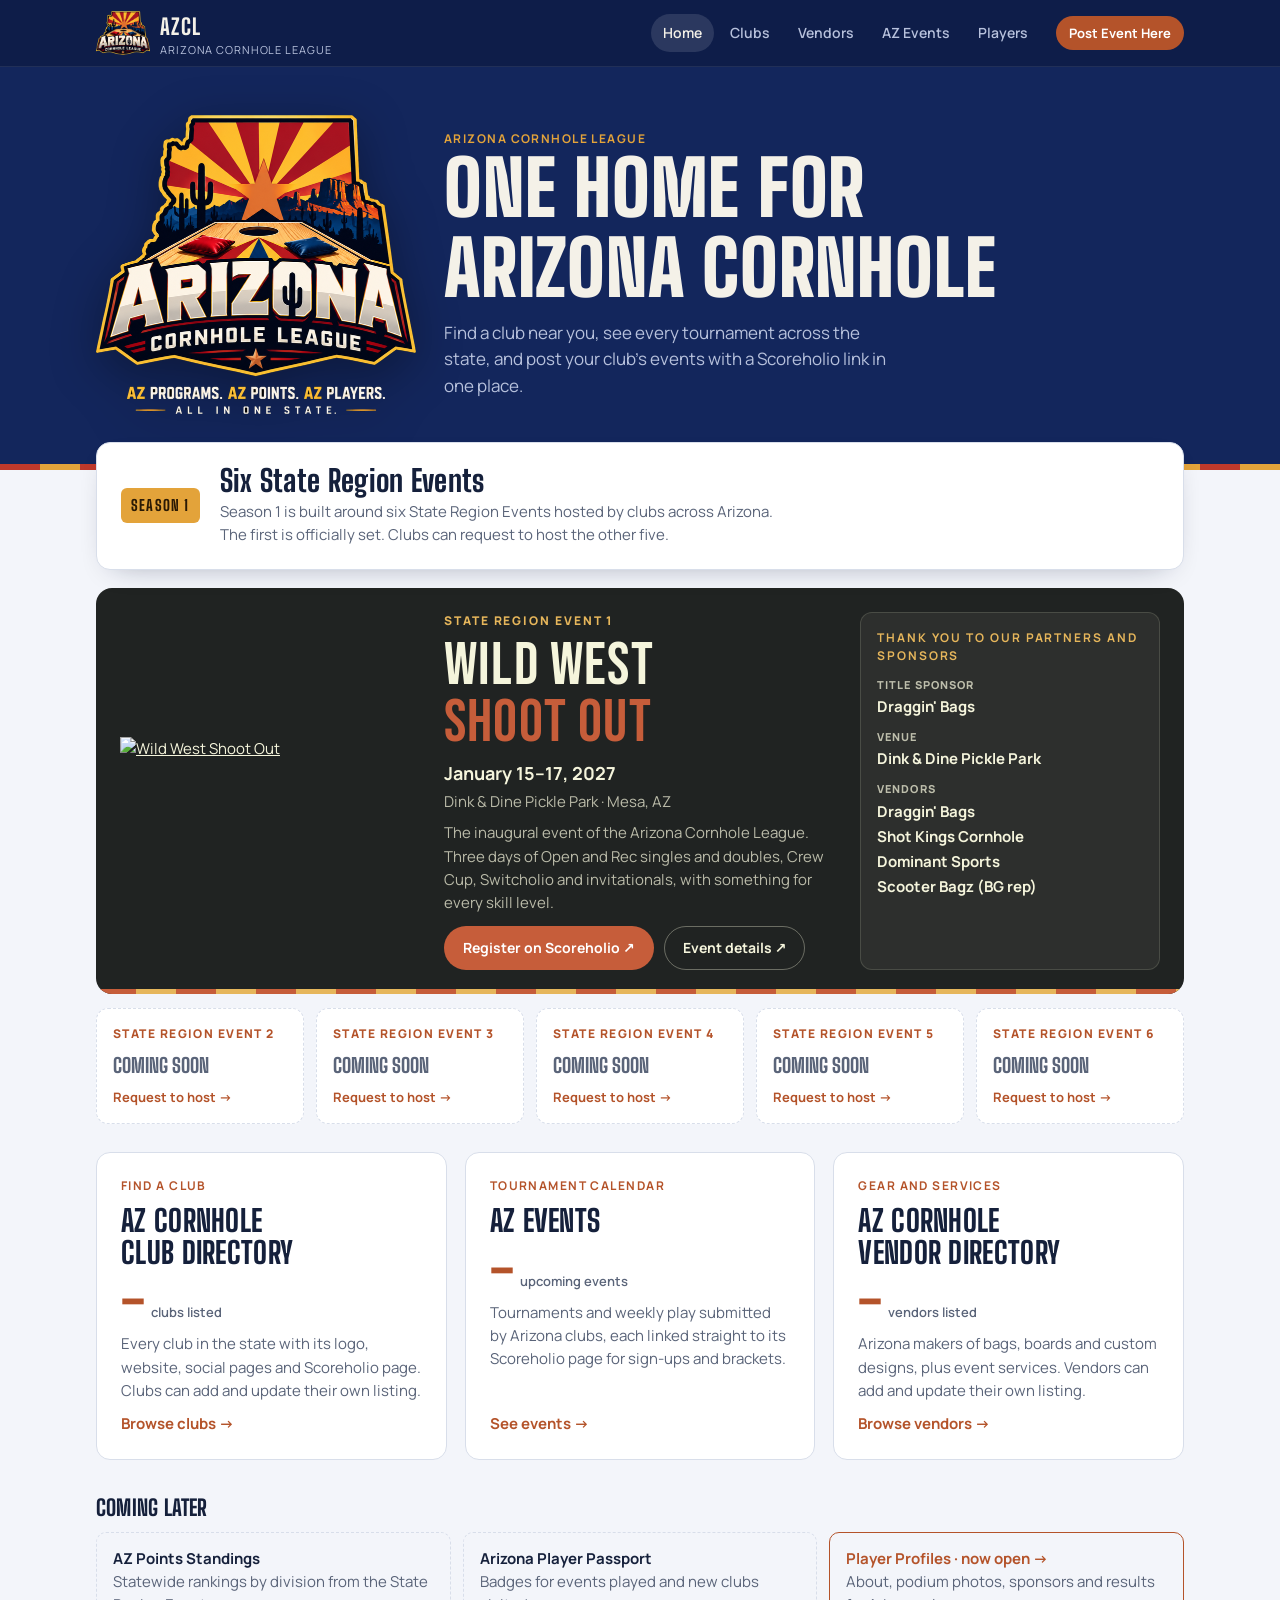
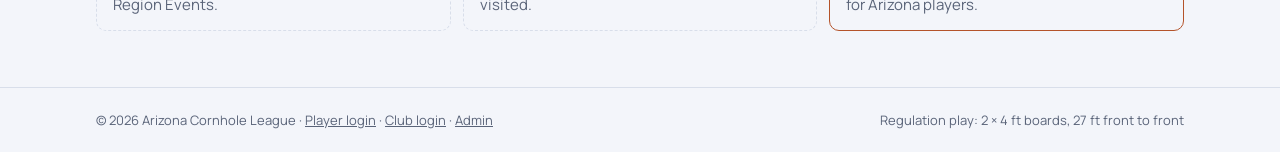
==== index.html @ b608399c "Player profiles: public pages, player login and editor, season stats import, admin Players tab Co-Au" ====
<!doctype html>
<html lang="en">
<head>
<meta charset="utf-8">
<meta name="viewport" content="width=device-width, initial-scale=1, viewport-fit=cover">
<title>Arizona Cornhole League</title>
<meta name="description" content="One home for Arizona cornhole: find a club, see tournaments across the state, and find Arizona cornhole vendors.">
<meta property="og:title" content="Arizona Cornhole League">
<meta property="og:description" content="AZ Programs. AZ Points. AZ Players. All in one state.">
<meta property="og:image" content="https://azcornholeleague.com/assets/logo.png">
<link rel="icon" type="image/png" href="assets/mark.png">
<link rel="preconnect" href="https://fonts.googleapis.com">
<link rel="preconnect" href="https://fonts.gstatic.com" crossorigin>
<link rel="stylesheet" href="https://fonts.googleapis.com/css2?family=Bebas+Neue&family=Big+Shoulders+Display:wght@600;800;900&family=Manrope:wght@400;500;600;700;800&display=swap">
<link rel="stylesheet" href="styles.css?v=202611111333">
</head>
<body>
<header class="top">
  <div class="wrap">
    <a class="brand" href="#home" aria-label="Arizona Cornhole League home">
      <img class="brand-mark" src="assets/mark.png" alt="" width="54" height="44">
      <span><b>AZCL</b><small>Arizona Cornhole League</small></span>
    </a>
    <nav class="nav" aria-label="Main">
      <a href="#home" data-nav="home">Home</a>
      <a href="#clubs" data-nav="clubs">Clubs</a>
      <a href="#vendors" data-nav="vendors">Vendors</a>
      <a href="#events" data-nav="events">AZ Events</a>
      <a href="#players" data-nav="players">Players</a>
    </nav>
    <button class="btn btn-primary btn-sm" type="button" data-open="event">Post Event Here</button>
  </div>
</header>

<main>
  <!-- HOME -->
  <section data-view="home">
    <div class="hero">
      <div class="wrap">
        <img class="logo-big" src="assets/logo.png" alt="Arizona Cornhole League logo: AZ programs. AZ points. AZ players. All in one state." width="640" height="597">
        <div>
          <div class="eyebrow" style="color:var(--gold)">Arizona Cornhole League</div>
          <h1>One home for Arizona cornhole</h1>
          <p>Find a club near you, see every tournament across the state, and post your club's events with a Scoreholio link in one place.</p>
        </div>
      </div>
    </div>
    <div class="wrap">
      <div class="season">
        <div class="season-card">
          <span class="season-tag">Season 1</span>
          <div>
            <h2>Six State Region Events</h2>
            <p>Season 1 is built around six State Region Events hosted by clubs across Arizona. The first is officially set. Clubs can request to host the other five.</p>
          </div>
        </div>
      </div>

      <section class="sre" id="sre" aria-labelledby="sre-title">
        <h2 id="sre-title" class="sr-only">Season 1 State Region Events</h2>

        <article class="sre-feature font-bebas" style="--sre-bg:#202322;--sre-ink:#F5F5DC;--sre-accent:#C65D3A;--sre-hl:#E6B65B">
          <a class="sre-logo" href="https://azwwso.com/" target="_blank" rel="noopener" aria-label="Wild West Shoot Out event details (opens azwwso.com)">
            <img src="https://yhiqyqszatwmsuozafwy.supabase.co/storage/v1/object/public/uploads/events/wwso-logo-2027.png" alt="Wild West Shoot Out" width="1000" height="357">
          </a>
          <div class="sre-body">
            <span class="sre-num">State Region Event 1</span>
            <h3>Wild West <span class="t2">Shoot Out</span></h3>
            <p class="sre-when"><b>January 15–17, 2027</b><span>Dink &amp; Dine Pickle Park · Mesa, AZ</span></p>
            <p class="sre-blurb">The inaugural event of the Arizona Cornhole League. Three days of Open and Rec singles and doubles, Crew Cup, Switcholio and invitationals, with something for every skill level.</p>
            <div class="sre-actions">
              <a class="btn btn-primary" href="https://app.scoreholio.com/v2/cornhole/player/findtournament?location=disabled&amp;lat=&amp;lng=&amp;customType=Organizer&amp;customId=GkSY6KWPK1WOTzZbW3j2IR5Ioxe2&amp;cache=1794426766" target="_blank" rel="noopener">Register on Scoreholio ↗</a>
              <a class="btn btn-ghost" href="https://azwwso.com/" target="_blank" rel="noopener">Event details ↗</a>
            </div>
          </div>
          <div class="sre-thanks">
            <span class="eyebrow">Thank you to our partners and sponsors</span>
            <dl>
              <div><dt>Title sponsor</dt><dd>Draggin' Bags</dd></div>
              <div><dt>Venue</dt><dd>Dink &amp; Dine Pickle Park</dd></div>
              <div><dt>Vendors</dt><dd><ul class="sre-vendors"><li>Draggin' Bags</li><li>Shot Kings Cornhole</li><li>Dominant Sports</li><li>Scooter Bagz (BG rep)</li></ul></dd></div>
            </dl>
          </div>
        </article>

        <div class="sre-grid">
          <article class="sre-soon"><span class="sre-num">State Region Event 2</span><b>Coming soon</b><button class="linkbtn" type="button" data-host="2">Request to host →</button></article>
          <article class="sre-soon"><span class="sre-num">State Region Event 3</span><b>Coming soon</b><button class="linkbtn" type="button" data-host="3">Request to host →</button></article>
          <article class="sre-soon"><span class="sre-num">State Region Event 4</span><b>Coming soon</b><button class="linkbtn" type="button" data-host="4">Request to host →</button></article>
          <article class="sre-soon"><span class="sre-num">State Region Event 5</span><b>Coming soon</b><button class="linkbtn" type="button" data-host="5">Request to host →</button></article>
          <article class="sre-soon"><span class="sre-num">State Region Event 6</span><b>Coming soon</b><button class="linkbtn" type="button" data-host="6">Request to host →</button></article>
        </div>
      </section>

      <div class="sections">
        <a class="door" href="#clubs">
          <span class="eyebrow">Find a club</span>
          <h3>AZ Cornhole Club Directory</h3>
          <div class="stat"><span id="stat-clubs">–</span><small>clubs listed</small></div>
          <p>Every club in the state with its logo, website, social pages and Scoreholio page. Clubs can add and update their own listing.</p>
          <span class="go">Browse clubs →</span>
        </a>
        <a class="door" href="#events">
          <span class="eyebrow">Tournament calendar</span>
          <h3>AZ Events</h3>
          <div class="stat"><span id="stat-events">–</span><small>upcoming events</small></div>
          <p>Tournaments and weekly play submitted by Arizona clubs, each linked straight to its Scoreholio page for sign-ups and brackets.</p>
          <span class="go">See events →</span>
        </a>
        <a class="door" href="#vendors">
          <span class="eyebrow">Gear and services</span>
          <h3>AZ Cornhole Vendor Directory</h3>
          <div class="stat"><span id="stat-vendors">–</span><small>vendors listed</small></div>
          <p>Arizona makers of bags, boards and custom designs, plus event services. Vendors can add and update their own listing.</p>
          <span class="go">Browse vendors →</span>
        </a>
      </div>

      <div class="soon">
        <h3>Coming later</h3>
        <div class="soon-row">
          <div class="soon-item"><b>AZ Points Standings</b>Statewide rankings by division from the State Region Events.</div>
          <div class="soon-item"><b>Arizona Player Passport</b>Badges for events played and new clubs visited.</div>
          <a class="soon-item soon-live" href="#players"><b>Player Profiles · now open →</b>About, podium photos, sponsors and results for Arizona players.</a>
        </div>
      </div>
      <div style="height:56px"></div>
    </div>
  </section>

  <!-- CLUBS -->
  <section data-view="clubs" hidden>
    <div class="wrap page">
      <div class="page-head">
        <div>
          <span class="eyebrow">Find a club</span>
          <h1>AZ Cornhole Club Directory</h1>
          <p>Clubs from Kingman to Sahuarita. Don't see yours, or need to update your logo and links? Add or update your listing.</p>
        </div>
        <button class="btn btn-primary" type="button" data-open="club">Add your club</button>
      </div>
      <div class="toolbar">
        <input id="club-search" type="search" placeholder="Search by club or city" aria-label="Search clubs">
      </div>
      <div class="db-note"></div>
      <div class="clubs" id="club-grid"></div>
    </div>
  </section>

  <!-- VENDORS -->
  <section data-view="vendors" hidden>
    <div class="wrap page">
      <div class="page-head">
        <div>
          <span class="eyebrow">Gear and services</span>
          <h1>AZ Cornhole Vendor Directory</h1>
          <p>Arizona businesses making bags, boards and custom designs, and running events. Are you a vendor? Add or update your listing.</p>
        </div>
        <button class="btn btn-primary" type="button" data-open="vendor">Add your business</button>
      </div>
      <div class="toolbar">
        <input id="vendor-search" type="search" placeholder="Search by name or what they offer" aria-label="Search vendors">
        <select id="vendor-cat-filter" aria-label="Filter by category"><option value="">All categories</option></select>
      </div>
      <div class="db-note"></div>
      <div class="clubs" id="vendor-grid"></div>
    </div>
  </section>

  <!-- PLAYERS -->
  <section data-view="players" hidden>
    <div class="wrap page">
      <div class="page-head">
        <div>
          <span class="eyebrow">Arizona players</span>
          <h1>Player Profiles</h1>
          <p>Meet Arizona's cornhole players: their clubs, sponsors, podium moments and results.</p>
        </div>
        <a class="btn btn-primary" href="player.html">Create your profile</a>
      </div>
      <div class="toolbar">
        <input id="player-search" type="search" placeholder="Search by name, city or club" aria-label="Search players">
      </div>
      <div class="clubs" id="player-grid"></div>
    </div>
  </section>

  <!-- PLAYER PAGE -->
  <section data-view="player" hidden>
    <div class="wrap page" id="player-page"></div>
  </section>

  <!-- CLUB PAGE -->
  <section data-view="club" hidden>
    <div class="wrap page" id="club-page"></div>
  </section>

  <!-- EVENTS -->
  <section data-view="events" hidden>
    <div class="wrap page">
      <div class="page-head">
        <div>
          <span class="eyebrow">Tournament calendar</span>
          <h1>AZ Events</h1>
          <p>Events posted by Arizona clubs. Tap Scoreholio to register, check in or follow the bracket.</p>
        </div>
        <button class="btn btn-primary" type="button" data-open="event">Post Event Here</button>
      </div>
      <div class="toolbar">
        <div class="seg" role="group" aria-label="Show">
          <button type="button" data-when="upcoming" aria-pressed="true">Upcoming</button>
          <button type="button" data-when="past" aria-pressed="false">Past</button>
        </div>
        <select id="event-club-filter" aria-label="Filter by club"><option value="">All clubs</option></select>
      </div>
      <div class="db-note"></div>
      <div class="events" id="event-list"></div>
    </div>
  </section>
</main>

<footer>
  <div class="wrap">
    <span>© <span id="year">2026</span> Arizona Cornhole League · <a href="player.html">Player login</a> · <a href="manage.html">Club login</a> · <a href="admin.html">Admin</a></span>
    <span>Regulation play: 2 × 4 ft boards, 27 ft front to front</span>
  </div>
</footer>

<!-- Club dialog -->
<dialog id="dlg-club" aria-labelledby="club-title">
  <div class="dlg-head">
    <div><h2 id="club-title">Add your club</h2><p>Listings appear in the AZ Cornhole Club Directory after AZCL reviews them.</p></div>
    <button class="x" type="button" data-close aria-label="Close">×</button>
  </div>
  <form class="f" id="club-form" novalidate>
    <input type="hidden" id="club-id">
    <div class="row2">
      <div class="fld"><label for="club-name">Club name <span class="req">*</span></label><input id="club-name" required maxlength="80"></div>
      <div class="fld"><label for="club-city">City <span class="req">*</span></label><input id="club-city" required maxlength="60" placeholder="e.g. Mesa"></div>
    </div>
    <div class="fld">
      <label for="club-logo">Club logo <span class="hint">PNG, JPG or WebP, up to 5 MB</span></label>
      <div class="preview-logo" id="club-logo-current" hidden></div>
      <input id="club-logo" type="file" accept="image/png,image/jpeg,image/webp">
    </div>
    <div class="fld"><label for="club-scoreholio">Scoreholio page</label><input id="club-scoreholio" type="url" placeholder="https://scoreholio.com/..."></div>
    <div class="fld"><label for="club-website">Website</label><input id="club-website" type="url" placeholder="https://"></div>
    <fieldset>
      <legend>Social channels</legend>
      <div class="row2">
        <div class="fld"><label for="club-facebook">Facebook</label><input id="club-facebook" type="url" placeholder="https://facebook.com/..."></div>
        <div class="fld"><label for="club-instagram">Instagram</label><input id="club-instagram" type="url" placeholder="https://instagram.com/..."></div>
      </div>
      <div class="row2">
        <div class="fld"><label for="club-tiktok">TikTok</label><input id="club-tiktok" type="url" placeholder="https://tiktok.com/@..."></div>
        <div class="fld"><label for="club-youtube">YouTube</label><input id="club-youtube" type="url" placeholder="https://youtube.com/@..."></div>
      </div>
    </fieldset>
    <fieldset>
      <legend>Your contact info (private)</legend>
      <div class="row2">
        <div class="fld"><label for="club-cname">Your name <span class="req">*</span></label><input id="club-cname" required maxlength="80" autocomplete="name"></div>
        <div class="fld"><label for="club-cemail">Email <span class="req">*</span></label><input id="club-cemail" type="email" required maxlength="120" autocomplete="email"></div>
      </div>
      <div class="fld"><label for="club-cphone">Phone</label><input id="club-cphone" type="tel" maxlength="30" autocomplete="tel"></div>
    </fieldset>
    <div class="hp" aria-hidden="true"><label for="club-hp">Leave blank</label><input id="club-hp" tabindex="-1" autocomplete="off"></div>
    <p class="review-note">Only AZCL sees your contact info. We use it if we have a question about your listing.</p>
    <div class="form-foot">
      <span class="err" id="club-err" role="alert"></span>
      <button class="btn btn-ghost" type="button" data-close>Cancel</button>
      <button class="btn btn-primary" type="submit" id="club-save">Submit for review</button>
    </div>
  </form>
</dialog>

<!-- Vendor dialog -->
<dialog id="dlg-vendor" aria-labelledby="vendor-title">
  <div class="dlg-head">
    <div><h2 id="vendor-title">Add your business</h2><p>Listings appear in the AZ Cornhole Vendor Directory after AZCL reviews them.</p></div>
    <button class="x" type="button" data-close aria-label="Close">×</button>
  </div>
  <form class="f" id="vendor-form" novalidate>
    <input type="hidden" id="vendor-id">
    <div class="fld"><label for="vendor-name">Business name <span class="req">*</span></label><input id="vendor-name" required maxlength="80"></div>
    <div class="row2">
      <div class="fld"><label for="vendor-category">Category <span class="req">*</span></label>
        <select id="vendor-category" required><option value="">Choose one</option></select>
      </div>
      <div class="fld"><label for="vendor-city">City</label><input id="vendor-city" maxlength="60" placeholder="e.g. Phoenix"></div>
    </div>
    <div class="fld"><label for="vendor-blurb">What you offer <span class="hint">One or two lines</span></label><input id="vendor-blurb" maxlength="140" placeholder="e.g. Premier cornhole bags, custom colors and logos"></div>
    <div class="fld">
      <label for="vendor-logo">Logo <span class="hint">PNG, JPG or WebP, up to 5 MB</span></label>
      <div class="preview-logo" id="vendor-logo-current" hidden></div>
      <input id="vendor-logo" type="file" accept="image/png,image/jpeg,image/webp">
    </div>
    <div class="row2">
      <div class="fld"><label for="vendor-website">Website</label><input id="vendor-website" type="url" placeholder="https://"></div>
      <div class="fld"><label for="vendor-shop">Online shop</label><input id="vendor-shop" type="url" placeholder="Etsy, Shopify…"></div>
    </div>
    <fieldset>
      <legend>Social channels</legend>
      <div class="row2">
        <div class="fld"><label for="vendor-facebook">Facebook</label><input id="vendor-facebook" type="url" placeholder="https://facebook.com/..."></div>
        <div class="fld"><label for="vendor-instagram">Instagram</label><input id="vendor-instagram" type="url" placeholder="https://instagram.com/..."></div>
      </div>
      <div class="row2">
        <div class="fld"><label for="vendor-tiktok">TikTok</label><input id="vendor-tiktok" type="url" placeholder="https://tiktok.com/@..."></div>
        <div class="fld"><label for="vendor-youtube">YouTube</label><input id="vendor-youtube" type="url" placeholder="https://youtube.com/@..."></div>
      </div>
    </fieldset>
    <fieldset>
      <legend>Your contact info (private)</legend>
      <div class="row2">
        <div class="fld"><label for="vendor-cname">Your name <span class="req">*</span></label><input id="vendor-cname" required maxlength="80" autocomplete="name"></div>
        <div class="fld"><label for="vendor-cemail">Email <span class="req">*</span></label><input id="vendor-cemail" type="email" required maxlength="120" autocomplete="email"></div>
      </div>
      <div class="fld"><label for="vendor-cphone">Phone</label><input id="vendor-cphone" type="tel" maxlength="30" autocomplete="tel"></div>
    </fieldset>
    <div class="hp" aria-hidden="true"><label for="vendor-hp">Leave blank</label><input id="vendor-hp" tabindex="-1" autocomplete="off"></div>
    <p class="review-note">Only AZCL sees your contact info. We use it if we have a question about your listing.</p>
    <div class="form-foot">
      <span class="err" id="vendor-err" role="alert"></span>
      <button class="btn btn-ghost" type="button" data-close>Cancel</button>
      <button class="btn btn-primary" type="submit" id="vendor-save">Submit for review</button>
    </div>
  </form>
</dialog>

<!-- Host request dialog -->
<dialog id="dlg-host" aria-labelledby="host-title">
  <div class="dlg-head">
    <div><h2 id="host-title">Request to host</h2><p id="host-sub">Tell AZCL about your club and venue. We'll follow up about hosting a State Region Event.</p></div>
    <button class="x" type="button" data-close aria-label="Close">×</button>
  </div>
  <form class="f" id="host-form" novalidate>
    <input type="hidden" id="host-slot">
    <div class="fld">
      <label for="host-club">Your club <span class="req">*</span></label>
      <select id="host-club" required><option value="">Select your club</option></select>
      <span class="hint">Not listed? <button type="button" class="linkbtn" id="host-add-club">Add your club first</button></span>
    </div>
    <div class="row2">
      <div class="fld"><label for="host-venue">Venue <span class="req">*</span></label><input id="host-venue" required maxlength="120" placeholder="Venue name"></div>
      <div class="fld"><label for="host-city">City <span class="req">*</span></label><input id="host-city" required maxlength="60" placeholder="e.g. Tucson"></div>
    </div>
    <div class="row2">
      <div class="fld"><label for="host-dates">Preferred dates <span class="req">*</span></label><input id="host-dates" required maxlength="120" placeholder="e.g. March 2027, any weekend"></div>
      <div class="fld"><label for="host-boards">Sets of boards the venue fits</label><input id="host-boards" type="number" min="1" max="500" inputmode="numeric" placeholder="e.g. 24"></div>
    </div>
    <div class="fld"><label for="host-notes">Tell us more</label><textarea id="host-notes" maxlength="1500" placeholder="Parking, food and drink, hotel nearby, events you've run before…"></textarea></div>
    <fieldset>
      <legend>Your contact info (private)</legend>
      <div class="row2">
        <div class="fld"><label for="host-cname">Your name <span class="req">*</span></label><input id="host-cname" required maxlength="80" autocomplete="name"></div>
        <div class="fld"><label for="host-cemail">Email <span class="req">*</span></label><input id="host-cemail" type="email" required maxlength="120" autocomplete="email"></div>
      </div>
      <div class="fld"><label for="host-cphone">Phone</label><input id="host-cphone" type="tel" maxlength="30" autocomplete="tel"></div>
    </fieldset>
    <div class="hp" aria-hidden="true"><label for="host-hp">Leave blank</label><input id="host-hp" tabindex="-1" autocomplete="off"></div>
    <div class="form-foot">
      <span class="err" id="host-err" role="alert"></span>
      <button class="btn btn-ghost" type="button" data-close>Cancel</button>
      <button class="btn btn-primary" type="submit" id="host-save">Send request</button>
    </div>
  </form>
</dialog>

<!-- Event dialog -->
<dialog id="dlg-event" aria-labelledby="event-title">
  <div class="dlg-head">
    <div><h2 id="event-title">Post an event</h2><p>Any event works: weekly blind draws, tournaments, charity events. Events appear after AZCL reviews them.</p></div>
    <button class="x" type="button" data-close aria-label="Close">×</button>
  </div>
  <form class="f" id="event-form" novalidate>
    <div class="fld">
      <label for="ev-club">Hosting club <span class="req">*</span></label>
      <select id="ev-club" required><option value="">Select your club</option></select>
      <span class="hint">Not listed? <button type="button" class="linkbtn" id="ev-add-club">Add your club first</button></span>
    </div>
    <div class="fld"><label for="ev-name">Event name <span class="req">*</span></label><input id="ev-name" required maxlength="100" placeholder="e.g. Saturday Night Singles"></div>
    <div class="row2">
      <div class="fld"><label for="ev-date">Date <span class="req">*</span></label><input id="ev-date" type="date" required></div>
      <div class="fld"><label for="ev-time">Start time</label><input id="ev-time" type="time"></div>
    </div>
    <div class="row2">
      <div class="fld"><label for="ev-format">Format</label><select id="ev-format"><option value="">Choose a format</option></select></div>
      <div class="fld"><label for="ev-location">Location <span class="req">*</span></label><input id="ev-location" required maxlength="120" placeholder="Venue, city"></div>
    </div>
    <div class="fld"><label for="ev-scoreholio">Scoreholio event link <span class="req">*</span></label><input id="ev-scoreholio" type="url" required placeholder="https://share.scoreholio.com/..."></div>
    <div class="fld"><label for="ev-details">Details</label><textarea id="ev-details" maxlength="1500" placeholder="Entry fee, check-in time, payouts, divisions, food and drink…"></textarea></div>
    <div class="fld">
      <label for="ev-flyer">Event flyer <span class="hint">Image or PDF, up to 5 MB</span></label>
      <input id="ev-flyer" type="file" accept="image/png,image/jpeg,image/webp,application/pdf">
    </div>
    <fieldset>
      <legend>Your contact info (private)</legend>
      <div class="row2">
        <div class="fld"><label for="ev-cname">Your name <span class="req">*</span></label><input id="ev-cname" required maxlength="80" autocomplete="name"></div>
        <div class="fld"><label for="ev-cemail">Email <span class="req">*</span></label><input id="ev-cemail" type="email" required maxlength="120" autocomplete="email"></div>
      </div>
    </fieldset>
    <div class="hp" aria-hidden="true"><label for="ev-hp">Leave blank</label><input id="ev-hp" tabindex="-1" autocomplete="off"></div>
    <div class="form-foot">
      <span class="err" id="ev-err" role="alert"></span>
      <button class="btn btn-ghost" type="button" data-close>Cancel</button>
      <button class="btn btn-primary" type="submit" id="ev-save">Submit event</button>
    </div>
  </form>
</dialog>

<dialog id="lightbox" aria-label="Event flyer">
  <img id="lb-img" alt="">
  <div class="lb-bar"><span id="lb-cap" style="font-weight:700"></span><button class="btn btn-ghost btn-sm" type="button" data-close>Close</button></div>
</dialog>

<div class="toast" id="toast" hidden></div>

<script src="https://cdn.jsdelivr.net/npm/@supabase/supabase-js@2.112.4/dist/umd/supabase.js"></script>
<script src="config.js?v=202611111333"></script>
<script src="common.js?v=202611111333"></script>
<script src="app.js?v=202611111333"></script>
</body>
</html>
---- styles.css ----
/* AZCL site styles. Layout: a navy "flag band" header and hero, then a cool light working surface for the directories and calendar. */
:root{
  --bg:#F3F5FA; --surface:#FFFFFF; --sunk:#E9EDF6; --ink:#15203B; --muted:#5A6479; --line:#D8DEEA;
  --band:#13265C; --band-2:#0E1D49; --band-ink:#F4F1E8; --band-muted:#B7C1DC;
  --copper:#B4532A; --copper-ink:#FFFFFF; --gold:#E3A33A; --ray-red:#C0392B;
  --ok:#1F7A4C; --danger:#B42318; --focus:#2F6FEB;
  --display:"Big Shoulders Display","Arial Narrow",Impact,sans-serif;
  --body:"Manrope",system-ui,-apple-system,"Segoe UI",sans-serif;
  --r:10px;
}
@media (prefers-color-scheme: dark){:root:not([data-theme="light"]){
  --bg:#0C1120; --surface:#141B2E; --sunk:#0F1628; --ink:#E8ECF5; --muted:#9BA4BA; --line:#25304A;
  --band:#0B1738; --band-2:#081028; --band-ink:#F4F1E8; --band-muted:#A8B3D0;
  --copper:#E07B4C; --copper-ink:#1A0E08; --gold:#F0B653; --ray-red:#D9503F;
  --ok:#4CC38A; --danger:#F97066; --focus:#7AA7FF; color-scheme:dark}}
:root[data-theme="dark"]{
  --bg:#0C1120; --surface:#141B2E; --sunk:#0F1628; --ink:#E8ECF5; --muted:#9BA4BA; --line:#25304A;
  --band:#0B1738; --band-2:#081028; --band-ink:#F4F1E8; --band-muted:#A8B3D0;
  --copper:#E07B4C; --copper-ink:#1A0E08; --gold:#F0B653; --ray-red:#D9503F;
  --ok:#4CC38A; --danger:#F97066; --focus:#7AA7FF; color-scheme:dark}

*{box-sizing:border-box}
body{background:var(--bg);color:var(--ink);font-family:var(--body);font-size:15px;line-height:1.55;margin:0}
body::before{content:"";position:fixed;inset:0 0 auto;height:env(safe-area-inset-top,0px);z-index:10;background:var(--band-2)}
.wrap{max-width:1120px;margin:0 auto;padding-left:max(16px,env(safe-area-inset-left,0px));padding-right:max(16px,env(safe-area-inset-right,0px))}
h1,h2,h3{font-family:var(--display);letter-spacing:.01em;line-height:1.05;margin:0;text-wrap:balance}
a{color:inherit}
button,input,select,textarea{font:inherit;color:inherit}
:focus-visible{outline:2px solid var(--focus);outline-offset:2px}
.eyebrow{font-size:12px;font-weight:700;letter-spacing:.12em;text-transform:uppercase;color:var(--copper)}

/* Header */
.top{position:sticky;top:env(safe-area-inset-top,0px);z-index:5;background:var(--band-2);color:var(--band-ink);border-bottom:1px solid rgba(255,255,255,.08)}
.top .wrap{display:flex;align-items:center;gap:16px;padding-block:10px;flex-wrap:wrap}
.brand{display:flex;align-items:center;gap:10px;text-decoration:none;margin-right:auto}
.brand b{font-family:var(--display);font-size:22px;font-weight:800;letter-spacing:.04em}
.brand small{display:block;font-size:11px;color:var(--band-muted);letter-spacing:.08em;text-transform:uppercase;line-height:1.1}
.nav{display:flex;gap:4px;flex-wrap:wrap}
.nav a{padding:8px 12px;border-radius:999px;text-decoration:none;font-weight:600;font-size:14px;color:var(--band-muted)}
.nav a:hover{color:var(--band-ink);background:rgba(255,255,255,.07)}
.nav a[aria-current="page"]{color:var(--band-ink);background:rgba(255,255,255,.12)}

/* Buttons */
.btn{display:inline-flex;align-items:center;gap:8px;border:1px solid transparent;border-radius:999px;padding:10px 18px;font-weight:700;font-size:14px;cursor:pointer;text-decoration:none;white-space:nowrap}
.btn-primary{background:var(--copper);color:var(--copper-ink)}
.btn-primary:hover{filter:brightness(1.08)}
.btn-ghost{background:transparent;border-color:var(--line);color:var(--ink)}
.btn-ghost:hover{background:var(--sunk)}
.btn-sm{padding:6px 12px;font-size:13px}
.btn[disabled]{opacity:.55;cursor:not-allowed}

/* Hero */
.hero{background:var(--band);color:var(--band-ink);position:relative;overflow:hidden}
.hero::after{content:"";position:absolute;inset:auto 0 0;height:6px;background:repeating-linear-gradient(90deg,var(--ray-red) 0 40px,var(--gold) 40px 80px)}
.brand-mark{height:44px;width:auto;display:block}
.hero .wrap{position:relative;padding-block:48px 56px;display:grid;grid-template-columns:auto 1fr;gap:28px;align-items:center}
.hero h1{font-size:clamp(40px,7vw,76px);font-weight:900;text-transform:uppercase}
.hero p{color:var(--band-muted);font-size:17px;max-width:46ch;margin:12px 0 0}
.hero .logo-big{width:320px;max-width:100%;height:auto;display:block;filter:drop-shadow(0 12px 24px rgba(0,0,0,.35))}
@media (max-width:760px){.hero .wrap{grid-template-columns:1fr;padding-block:28px 48px;justify-items:center;text-align:center}.hero .logo-big{width:260px}.hero p{margin-inline:auto}}

.season{margin-top:-28px;position:relative;z-index:1}
.season-card{background:var(--surface);border:1px solid var(--line);border-radius:14px;padding:22px 24px;display:flex;gap:20px;align-items:center;flex-wrap:wrap;box-shadow:0 10px 30px -18px rgba(10,20,50,.45)}
.season-tag{font-family:var(--display);font-weight:800;font-size:15px;letter-spacing:.08em;text-transform:uppercase;background:var(--gold);color:#2A1A05;border-radius:6px;padding:6px 10px}
.season-card h2{font-size:30px;font-weight:800}
.season-card p{margin:4px 0 0;color:var(--muted);max-width:62ch}
.season-card > div{flex:1 1 320px;min-width:0}

.sections{display:grid;grid-template-columns:repeat(3,minmax(0,1fr));gap:18px;margin-top:28px}
@media (max-width:960px){.sections{grid-template-columns:1fr 1fr}.sections .door:last-child{grid-column:1/-1}}
@media (max-width:640px){.sections{grid-template-columns:1fr}}
.door{display:flex;flex-direction:column;gap:10px;text-decoration:none;background:var(--surface);border:1px solid var(--line);border-radius:14px;padding:24px;position:relative;transition:transform .15s ease,border-color .15s ease}
.door:hover{transform:translateY(-2px);border-color:var(--copper)}
.door h3{font-size:30px;font-weight:800;text-transform:uppercase}
.door p{margin:0;color:var(--muted)}
.door .stat{font-family:var(--display);font-size:44px;font-weight:900;color:var(--copper);line-height:1;font-variant-numeric:tabular-nums}
.door .stat small{font-family:var(--body);font-size:13px;font-weight:600;color:var(--muted);margin-left:6px}
.door .go{margin-top:auto;font-weight:700;color:var(--copper)}

.soon{margin-top:36px}
.soon h3{font-size:22px;font-weight:800;text-transform:uppercase;margin-bottom:12px}
.soon-row{display:grid;grid-template-columns:repeat(3,minmax(0,1fr));gap:12px}
@media (max-width:720px){.soon-row{grid-template-columns:1fr}}
.soon-item{border:1px dashed var(--line);border-radius:var(--r);padding:14px 16px;color:var(--muted)}
.soon-item b{display:block;color:var(--ink)}

/* Page heads */
.page{padding-block:32px 64px}
.page-head{display:flex;gap:16px;align-items:flex-end;flex-wrap:wrap;margin-bottom:20px}
.page-head > div{flex:1 1 300px;min-width:0}
.page-head h1{font-size:clamp(34px,5vw,52px);font-weight:900;text-transform:uppercase}
.page-head p{margin:6px 0 0;color:var(--muted);max-width:60ch}
.toolbar{display:flex;gap:10px;flex-wrap:wrap;align-items:center;margin-bottom:18px}
.toolbar input,.toolbar select{background:var(--surface);border:1px solid var(--line);border-radius:999px;padding:9px 14px;min-width:0}
.toolbar input{flex:1 1 220px}
.seg{display:inline-flex;background:var(--sunk);border-radius:999px;padding:3px}
.seg button{border:0;background:transparent;padding:7px 14px;border-radius:999px;font-weight:700;font-size:13px;color:var(--muted);cursor:pointer}
.seg button[aria-pressed="true"]{background:var(--surface);color:var(--ink);box-shadow:0 1px 2px rgba(0,0,0,.12)}

/* Club cards */
.clubs{display:grid;grid-template-columns:repeat(auto-fill,minmax(260px,1fr));gap:14px}
.club{background:var(--surface);border:1px solid var(--line);border-radius:var(--r);padding:16px;display:flex;flex-direction:column;gap:12px;min-width:0}
.club-top{display:flex;gap:12px;align-items:center;min-width:0}
.club-logo{width:56px;height:56px;border-radius:10px;flex:none;object-fit:cover;background:var(--sunk);display:grid;place-items:center;font-family:var(--display);font-weight:800;font-size:22px;color:var(--copper);border:1px solid var(--line)}
.club h3{font-family:var(--body);font-size:16px;font-weight:800;line-height:1.25}
.club .city{font-size:13px;color:var(--muted)}
.club .blurb{margin:0;font-size:14px;color:var(--muted)}
.vtag{display:inline-block;font-size:11px;font-weight:800;letter-spacing:.06em;text-transform:uppercase;color:var(--copper);margin-bottom:2px}
.chips{display:flex;flex-wrap:wrap;gap:6px}
.chip{font-size:12px;font-weight:700;padding:5px 10px;border-radius:999px;border:1px solid var(--line);text-decoration:none;color:var(--ink)}
.chip:hover{border-color:var(--copper);color:var(--copper)}
.chip.sh{background:var(--copper);border-color:var(--copper);color:var(--copper-ink)}
.chip.sh:hover{filter:brightness(1.08);color:var(--copper-ink)}
.chip.none{color:var(--muted);border-style:dashed}
.club-foot{margin-top:auto;display:flex;justify-content:space-between;align-items:center;gap:8px}
.linkbtn{background:none;border:0;padding:0;color:var(--muted);font-size:13px;font-weight:600;cursor:pointer;text-decoration:underline;text-underline-offset:3px}
.linkbtn:hover{color:var(--ink)}

/* Events */
.events{display:flex;flex-direction:column;gap:12px}
.event{background:var(--surface);border:1px solid var(--line);border-radius:var(--r);padding:16px;display:grid;grid-template-columns:72px minmax(0,1fr) auto;gap:16px;align-items:start}
.date{text-align:center;border-radius:8px;background:var(--sunk);padding:8px 4px;font-variant-numeric:tabular-nums}
.date .m{font-size:12px;font-weight:800;letter-spacing:.1em;color:var(--copper);text-transform:uppercase}
.date .d{font-family:var(--display);font-size:34px;font-weight:900;line-height:1}
.date .w{font-size:11px;font-weight:700;color:var(--muted);text-transform:uppercase;letter-spacing:.08em}
.event h3{font-family:var(--body);font-size:18px;font-weight:800;line-height:1.3}
.meta{display:flex;flex-wrap:wrap;gap:4px 14px;font-size:13px;color:var(--muted);margin-top:4px}
.meta b{color:var(--ink);font-weight:700}
.tag{display:inline-block;font-size:11px;font-weight:800;letter-spacing:.06em;text-transform:uppercase;padding:2px 8px;border-radius:4px;background:var(--sunk);color:var(--muted)}
.details{margin:10px 0 0;white-space:pre-line;overflow-wrap:anywhere;max-width:70ch}
.event-actions{display:flex;gap:8px;flex-wrap:wrap;margin-top:12px;align-items:center}
.flyer{width:96px;height:124px;border-radius:8px;border:1px solid var(--line);object-fit:cover;cursor:zoom-in;background:var(--sunk);padding:0;display:block}
.flyer-pdf{width:96px;height:124px;border-radius:8px;border:1px dashed var(--line);display:grid;place-items:center;text-align:center;font-size:12px;font-weight:700;text-decoration:none;color:var(--muted);padding:8px}
@media (max-width:640px){
  .event{grid-template-columns:60px minmax(0,1fr)}
  .event .flyer-col{grid-column:2}
  .date .d{font-size:28px}
}

.empty{border:1px dashed var(--line);border-radius:14px;padding:32px 24px;text-align:center;color:var(--muted)}
.empty b{display:block;color:var(--ink);font-size:17px;margin-bottom:4px}
.notice{border-radius:var(--r);padding:12px 14px;background:var(--sunk);color:var(--muted);font-size:14px;margin-bottom:16px}

/* Dialogs */
dialog{border:0;border-radius:16px;padding:0;width:min(560px,calc(100vw - 32px));max-height:calc(100dvh - 32px);background:var(--surface);color:var(--ink);box-shadow:0 30px 80px -20px rgba(0,0,0,.5)}
dialog::backdrop{background:rgba(8,14,32,.6)}
.dlg-head{padding:20px 22px 0;display:flex;justify-content:space-between;align-items:flex-start;gap:12px}
.dlg-head h2{font-size:28px;font-weight:800;text-transform:uppercase}
.dlg-head p{margin:4px 0 0;color:var(--muted);font-size:14px}
.x{background:var(--sunk);border:0;border-radius:999px;width:34px;height:34px;cursor:pointer;font-size:18px;line-height:1;flex:none}
form.f{padding:18px 22px 22px;display:grid;gap:14px}
.row2{display:grid;grid-template-columns:1fr 1fr;gap:12px}
@media (max-width:520px){.row2{grid-template-columns:1fr}}
.fld{display:grid;gap:6px;min-width:0}
.fld label{font-size:13px;font-weight:700}
.fld .hint{font-size:12px;color:var(--muted);font-weight:500}
.fld input,.fld select,.fld textarea{width:100%;background:var(--bg);border:1px solid var(--line);border-radius:8px;padding:10px 12px}
.fld textarea{min-height:96px;resize:vertical}
.fld input[type=file]{padding:8px;background:var(--sunk)}
.req{color:var(--copper)}
fieldset{border:1px solid var(--line);border-radius:10px;padding:12px 14px 14px;margin:0;display:grid;gap:12px;min-width:0}
legend{font-size:12px;font-weight:800;letter-spacing:.1em;text-transform:uppercase;color:var(--muted);padding:0 6px}
.form-foot{display:flex;justify-content:flex-end;gap:10px;align-items:center;flex-wrap:wrap}
.err{color:var(--danger);font-size:13px;font-weight:600;margin-right:auto}
.preview-logo{display:flex;align-items:center;gap:10px;font-size:13px;color:var(--muted)}
.preview-logo img{width:40px;height:40px;border-radius:8px;object-fit:cover;border:1px solid var(--line)}
#lightbox{width:min(720px,calc(100vw - 32px));background:var(--surface)}
#lightbox img{display:block;width:100%;height:auto;max-height:calc(100dvh - 120px);object-fit:contain;background:var(--sunk)}
#lightbox .lb-bar{display:flex;justify-content:space-between;align-items:center;padding:10px 14px;gap:10px}

.toast{position:fixed;left:50%;bottom:calc(20px + env(safe-area-inset-bottom,0px));transform:translateX(-50%);background:var(--ink);color:var(--bg);padding:10px 18px;border-radius:999px;font-weight:700;font-size:14px;z-index:20}
footer{border-top:1px solid var(--line);color:var(--muted);font-size:13px}
footer .wrap{padding-block:22px;display:flex;justify-content:space-between;gap:12px;flex-wrap:wrap}
@media (prefers-reduced-motion: reduce){*{transition:none!important}}

/* Submissions */
.hp{position:absolute!important;left:-9999px!important;width:1px;height:1px;overflow:hidden}
.review-note{font-size:13px;color:var(--muted);background:var(--sunk);border-radius:8px;padding:10px 12px}
footer a{color:var(--muted)}
footer a:hover{color:var(--ink)}

/* Admin */
.admin-login{max-width:400px;margin:48px auto;background:var(--surface);border:1px solid var(--line);border-radius:14px;padding:24px}
.admin-login h1{font-size:34px;font-weight:900;text-transform:uppercase;margin-bottom:6px}
.admin-login form{display:grid;gap:14px;margin-top:16px}
.tabs{display:flex;gap:6px;flex-wrap:wrap;margin-bottom:20px}
.tabs button{border:1px solid var(--line);background:var(--surface);border-radius:999px;padding:8px 14px;font-weight:700;cursor:pointer;color:var(--muted)}
.tabs button[aria-pressed="true"]{background:var(--ink);color:var(--bg);border-color:var(--ink)}
.count{display:inline-block;min-width:20px;padding:0 6px;margin-left:6px;border-radius:999px;background:var(--copper);color:var(--copper-ink);font-size:12px;text-align:center}
.queue{display:grid;gap:12px}
.qitem{background:var(--surface);border:1px solid var(--line);border-radius:var(--r);padding:16px;display:grid;grid-template-columns:72px minmax(0,1fr);gap:14px}
.qitem .thumb{width:72px;height:72px;border-radius:10px;object-fit:cover;background:var(--sunk);border:1px solid var(--line);display:grid;place-items:center;font-family:var(--display);font-weight:800;font-size:22px;color:var(--copper);text-decoration:none}
.qitem h3{font-family:var(--body);font-size:17px;font-weight:800;line-height:1.3}
.kv{display:grid;grid-template-columns:max-content minmax(0,1fr);gap:4px 12px;font-size:13px;margin-top:8px}
.kv dt{color:var(--muted);font-weight:700}
.kv dd{margin:0;overflow-wrap:anywhere}
.kv .changed{background:color-mix(in srgb,var(--gold) 28%,transparent);border-radius:4px;padding:0 4px}
.badge-upd{display:inline-block;font-size:11px;font-weight:800;letter-spacing:.06em;text-transform:uppercase;background:var(--gold);color:#2A1A05;border-radius:4px;padding:2px 8px;margin-bottom:4px}
.badge-new{display:inline-block;font-size:11px;font-weight:800;letter-spacing:.06em;text-transform:uppercase;background:var(--sunk);color:var(--muted);border-radius:4px;padding:2px 8px;margin-bottom:4px}
.contact{margin-top:10px;font-size:13px;background:var(--sunk);border-radius:8px;padding:8px 10px}
.btn-danger{background:var(--danger);color:#fff}
.live-row{display:flex;align-items:center;gap:12px;padding:10px 0;border-bottom:1px solid var(--line)}
.live-row > div{flex:1;min-width:0}
.live-row b{display:block}
.live-row span{font-size:13px;color:var(--muted)}
.via{font-size:12px;color:var(--muted)}
.details-toggle{display:inline-flex;align-items:center;gap:6px;background:transparent;border:1px solid var(--line);border-radius:999px;padding:6px 12px;font-weight:700;font-size:13px;color:var(--ink);cursor:pointer}
.details-toggle:hover{border-color:var(--copper);color:var(--copper)}
.details-toggle .chev{display:inline-block;transition:transform .15s ease}
.details-toggle[aria-expanded="true"] .chev{transform:rotate(180deg)}
.event .details{border-top:1px solid var(--line);padding-top:10px;margin-top:12px}
.chips{align-items:center}
.icon-link{display:inline-grid;place-items:center;width:34px;height:34px;border-radius:999px;border:1px solid var(--line);background:var(--surface);color:var(--ink);text-decoration:none;transition:border-color .15s ease,transform .15s ease}
.icon-link:hover{border-color:var(--copper);transform:translateY(-1px)}
.icon-link svg{display:block}

/* Club page */
.club-link{color:inherit;text-decoration:none}
.club-link:hover{text-decoration:underline;text-underline-offset:3px}
.back-link{display:inline-block;margin-bottom:16px;color:var(--muted);font-weight:700;font-size:14px;text-decoration:none}
.back-link:hover{color:var(--ink)}
.cp-head{display:flex;gap:20px;align-items:center;flex-wrap:wrap;background:var(--surface);border:1px solid var(--line);border-radius:14px;padding:20px}
.cp-logo{width:104px;height:104px;border-radius:16px;object-fit:cover;flex:none;background:var(--sunk);border:1px solid var(--line);display:grid;place-items:center;font-family:var(--display);font-weight:900;font-size:40px;color:var(--copper)}
.cp-id{flex:1 1 260px;min-width:0;display:grid;gap:6px}
.cp-id h1{font-size:clamp(32px,5vw,48px);font-weight:900;text-transform:uppercase}
.cp-id .city{color:var(--muted);font-weight:600}
.cp-book{display:grid;gap:6px;justify-items:start}
.cp-book span{font-size:13px;color:var(--muted)}
.cp-book .sel{user-select:all;color:var(--ink);font-weight:700}
.cp-types{display:flex;flex-wrap:wrap;gap:8px;margin:16px 0}
.type-chip{font-size:13px;font-weight:800;letter-spacing:.04em;padding:6px 12px;border-radius:999px;background:color-mix(in srgb,var(--gold) 22%,var(--surface));color:var(--ink);border:1px solid color-mix(in srgb,var(--gold) 45%,var(--line))}
.cp-grid{display:grid;grid-template-columns:minmax(0,1fr) 320px;gap:24px;margin-top:20px;align-items:start}
@media (max-width:900px){.cp-grid{grid-template-columns:1fr}}
.cp-sec{margin-bottom:28px}
.cp-sec h2{font-size:26px;font-weight:800;text-transform:uppercase;margin-bottom:12px}
.cp-about{white-space:pre-line;max-width:68ch;margin:0;font-size:16px}
.cp-photos{display:grid;grid-template-columns:repeat(auto-fill,minmax(150px,1fr));gap:10px}
.cp-photo{padding:0;border:0;border-radius:10px;overflow:hidden;cursor:zoom-in;background:var(--sunk);aspect-ratio:1;max-width:100%}
.cp-photo img{width:100%;height:100%;object-fit:cover;display:block;transition:transform .2s ease}
.cp-photo:hover img{transform:scale(1.04)}
.cp-side{display:grid;gap:16px}
.cp-card{background:var(--surface);border:1px solid var(--line);border-radius:14px;padding:18px;display:grid;gap:10px}
.potw{border-top:4px solid var(--gold)}
.potw-photo{width:100%;aspect-ratio:4/3;object-fit:cover;border-radius:10px}
.potw h3{font-size:28px;font-weight:900;text-transform:uppercase}
.potw p{margin:0;color:var(--muted)}
.sponsors{display:grid;grid-template-columns:repeat(2,minmax(0,1fr));gap:10px}
.sponsor{display:grid;place-items:center;min-height:72px;padding:10px;border:1px solid var(--line);border-radius:10px;background:#fff;text-decoration:none;color:#15203B;text-align:center}
.sponsor img{max-width:100%;max-height:56px;object-fit:contain}
a.sponsor:hover{border-color:var(--copper)}
.muted{color:var(--muted)}
.cp-manage{font-size:13px;margin:0}

/* Club page editor */
.ed-form{display:grid;gap:16px;margin-bottom:16px}
.ed-card{background:var(--surface);border:1px solid var(--line);border-radius:14px;padding:20px;display:grid;gap:14px;margin-bottom:16px}
.ed-form .ed-card{margin-bottom:0}
.ed-card h2{font-size:24px;font-weight:800;text-transform:uppercase}
.checks{display:flex;flex-wrap:wrap;gap:8px 18px}
.check{display:inline-flex;align-items:center;gap:8px;font-weight:600;cursor:pointer}
.check input{width:18px;height:18px;accent-color:var(--copper)}
.ed-save{position:sticky;bottom:calc(12px + env(safe-area-inset-bottom,0px));display:flex;justify-content:flex-end;align-items:center;gap:12px;flex-wrap:wrap;background:var(--surface);border:1px solid var(--line);border-radius:14px;padding:12px 16px;box-shadow:0 10px 30px -18px rgba(10,20,50,.45)}
.ed-photos{display:grid;grid-template-columns:repeat(auto-fill,minmax(160px,1fr));gap:12px}
.ed-photo{margin:0;border:1px solid var(--line);border-radius:10px;overflow:hidden;background:var(--sunk)}
.ed-photo img{width:100%;aspect-ratio:4/3;object-fit:cover;display:block}
.ed-photo figcaption{display:flex;justify-content:space-between;align-items:center;gap:8px;padding:8px 10px;font-size:13px;background:var(--surface)}
.mgrs{display:flex;flex-wrap:wrap;gap:6px;align-items:center;margin-top:6px}
.mgr{display:inline-flex;align-items:center;gap:4px;font-size:12px;font-weight:700;background:var(--sunk);border-radius:999px;padding:3px 10px}
.mgr-input{padding:6px 10px;border:1px solid var(--line);border-radius:8px;background:var(--bg);min-width:0;width:220px;max-width:100%;font-size:13px}

/* Season 1: State Region Events */
.sr-only{position:absolute!important;width:1px;height:1px;padding:0;margin:-1px;overflow:hidden;clip:rect(0,0,0,0);white-space:nowrap;border:0}
.sre{margin-top:18px;display:grid;gap:14px}
.sre-feature{display:grid;grid-template-columns:minmax(0,300px) minmax(0,1fr) minmax(0,300px);gap:24px;align-items:center;background:var(--band);color:var(--band-ink);border-radius:16px;padding:24px;position:relative;overflow:hidden}
.sre-feature::after{content:"";position:absolute;inset:auto 0 0;height:5px;background:repeating-linear-gradient(90deg,var(--ray-red) 0 40px,var(--gold) 40px 80px)}
@media (max-width:980px){.sre-feature{grid-template-columns:1fr}}
.sre-logo{display:block;border-radius:12px;transition:transform .15s ease}
.sre-logo:hover{transform:scale(1.02)}
.sre-logo img{display:block;width:100%;height:auto}
.sre-num{font-size:12px;font-weight:800;letter-spacing:.12em;text-transform:uppercase;color:var(--gold)}
.sre-body{display:grid;gap:8px;min-width:0}
.sre-body h3{font-size:clamp(30px,4vw,42px);font-weight:900;text-transform:uppercase}
.sre-when{margin:0;display:grid;gap:2px}
.sre-when b{font-size:18px}
.sre-when span{color:var(--band-muted)}
.sre-blurb{margin:0;color:var(--band-muted);max-width:56ch}
.sre-actions{display:flex;gap:10px;flex-wrap:wrap;margin-top:4px}
.sre-actions .btn-ghost{color:var(--band-ink);border-color:rgba(255,255,255,.3)}
.sre-actions .btn-ghost:hover{background:rgba(255,255,255,.08)}
.sre-thanks{background:rgba(255,255,255,.06);border:1px solid rgba(255,255,255,.12);border-radius:12px;padding:16px;display:grid;gap:10px;align-self:stretch;align-content:start}
.sre-thanks .eyebrow{color:var(--gold)}
.sre-thanks dl{margin:0;display:grid;gap:10px}
.sre-thanks dt{font-size:11px;font-weight:800;letter-spacing:.1em;text-transform:uppercase;color:var(--band-muted)}
.sre-thanks dd{margin:2px 0 0;font-weight:700}
.sre-grid{display:grid;grid-template-columns:repeat(5,minmax(0,1fr));gap:12px}
@media (max-width:980px){.sre-grid{grid-template-columns:repeat(3,minmax(0,1fr))}}
@media (max-width:640px){.sre-grid{grid-template-columns:repeat(2,minmax(0,1fr))}}
@media (max-width:400px){.sre-grid{grid-template-columns:1fr}}
.sre-soon{border:1px dashed var(--line);border-radius:12px;padding:16px;display:grid;gap:6px;align-content:start;background:var(--surface)}
.sre-soon .sre-num{color:var(--copper)}
.sre-soon b{font-family:var(--display);font-size:24px;font-weight:800;text-transform:uppercase;color:var(--muted)}
.sre-soon .linkbtn{justify-self:start;color:var(--copper);font-weight:700;text-decoration:none}
.sre-soon .linkbtn:hover{text-decoration:underline}
.sre-vendors{list-style:none;margin:0;padding:0;display:grid;gap:2px}
.sre-soon b{font-size:20px;white-space:nowrap}
.sre-vendors a{color:inherit;text-decoration:none}
.sre-vendors a:hover span{text-decoration:underline;text-underline-offset:3px}
.sre-vendors li a, .sre-vendors li{display:flex;align-items:center;gap:8px}
.sre-sp-logo{width:34px;height:34px;object-fit:contain;background:#fff;border-radius:6px;padding:2px;flex:none}
.sre-logo-text{display:grid;place-items:center;min-height:120px;font-family:var(--display);font-size:34px;font-weight:900;text-transform:uppercase;color:var(--gold);text-align:center}
.sre-grid{grid-template-columns:repeat(auto-fit,minmax(170px,1fr))}
.season-ed h2{font-size:22px}
.sp-add{display:flex;flex-wrap:wrap;gap:8px;align-items:center;padding-top:10px;border-top:1px dashed var(--line)}

/* State Region Event cards: per-event theme (colors set inline from the admin page) */
.sre-feature{--sre-bg:var(--band);--sre-ink:var(--band-ink);--sre-accent:var(--copper);--sre-hl:var(--gold);background:var(--sre-bg);color:var(--sre-ink)}
.sre-feature::after{background:repeating-linear-gradient(90deg,var(--sre-accent) 0 40px,var(--sre-hl) 40px 80px)}
.sre-feature .sre-num,.sre-thanks .eyebrow{color:var(--sre-hl)}
.sre-feature .sre-when span,.sre-feature .sre-blurb,.sre-thanks dt{color:color-mix(in srgb,var(--sre-ink) 72%,transparent)}
.sre-feature .btn-primary{background:var(--sre-accent);color:#fff}
.sre-feature .btn-ghost{color:var(--sre-ink);border-color:color-mix(in srgb,var(--sre-ink) 35%,transparent)}
.sre-feature .btn-ghost:hover{background:color-mix(in srgb,var(--sre-ink) 8%,transparent)}
.sre-feature .sre-thanks{background:color-mix(in srgb,var(--sre-ink) 6%,transparent);border-color:color-mix(in srgb,var(--sre-ink) 14%,transparent)}
.sre-feature .sre-logo-text{color:var(--sre-hl)}
.sre-feature .t2{color:var(--sre-accent)}
.sre-feature.font-bebas h3{font-family:"Bebas Neue",var(--display);font-weight:400;letter-spacing:.02em;line-height:.95;font-size:clamp(40px,5vw,60px)}
.sre-feature.font-bebas .sre-num,.sre-feature.font-bebas .sre-thanks .eyebrow{letter-spacing:.16em}
.theme-row{display:flex;flex-wrap:wrap;gap:10px 18px;align-items:center}
.swatch{display:inline-flex;align-items:center;gap:8px;font-size:13px;font-weight:700}
.swatch input[type=color]{width:38px;height:30px;border:1px solid var(--line);border-radius:6px;padding:2px;background:var(--surface);cursor:pointer}

/* Players */
a.soon-item{text-decoration:none;color:var(--muted)}
.soon-live{border-style:solid!important;border-color:var(--copper)!important}
.soon-live b{color:var(--copper)!important}
.pl-photo{border-radius:50%!important}
#player-grid .club-logo{border-radius:50%}
.pl-stats{display:grid;grid-template-columns:repeat(6,minmax(0,1fr));gap:10px;margin-top:16px}
@media (max-width:760px){.pl-stats{grid-template-columns:repeat(3,minmax(0,1fr))}}
.pl-stat{background:var(--surface);border:1px solid var(--line);border-radius:12px;padding:12px;text-align:center;display:grid;gap:2px}
.pl-stat b{font-family:var(--display);font-size:30px;font-weight:900;color:var(--copper);font-variant-numeric:tabular-nums;line-height:1}
.pl-stat span{font-size:12px;font-weight:700;color:var(--muted);text-transform:uppercase;letter-spacing:.06em}
.pl-stats-src{grid-column:1/-1;margin:0}
.table-wrap{overflow-x:auto;border:1px solid var(--line);border-radius:12px;background:var(--surface)}
table.results{width:100%;border-collapse:collapse;font-size:14px}
table.results th{text-align:left;font-size:12px;letter-spacing:.06em;text-transform:uppercase;color:var(--muted);padding:10px 12px;border-bottom:1px solid var(--line)}
table.results td{padding:10px 12px;border-bottom:1px solid var(--line);vertical-align:top}
table.results tr:last-child td{border-bottom:0}
table.results td:first-child{white-space:nowrap;font-variant-numeric:tabular-nums}
@media (max-width:900px){.cp-grid{grid-template-columns:minmax(0,1fr)}}
@media (max-width:520px){table.results td:first-child{white-space:normal;min-width:84px}}
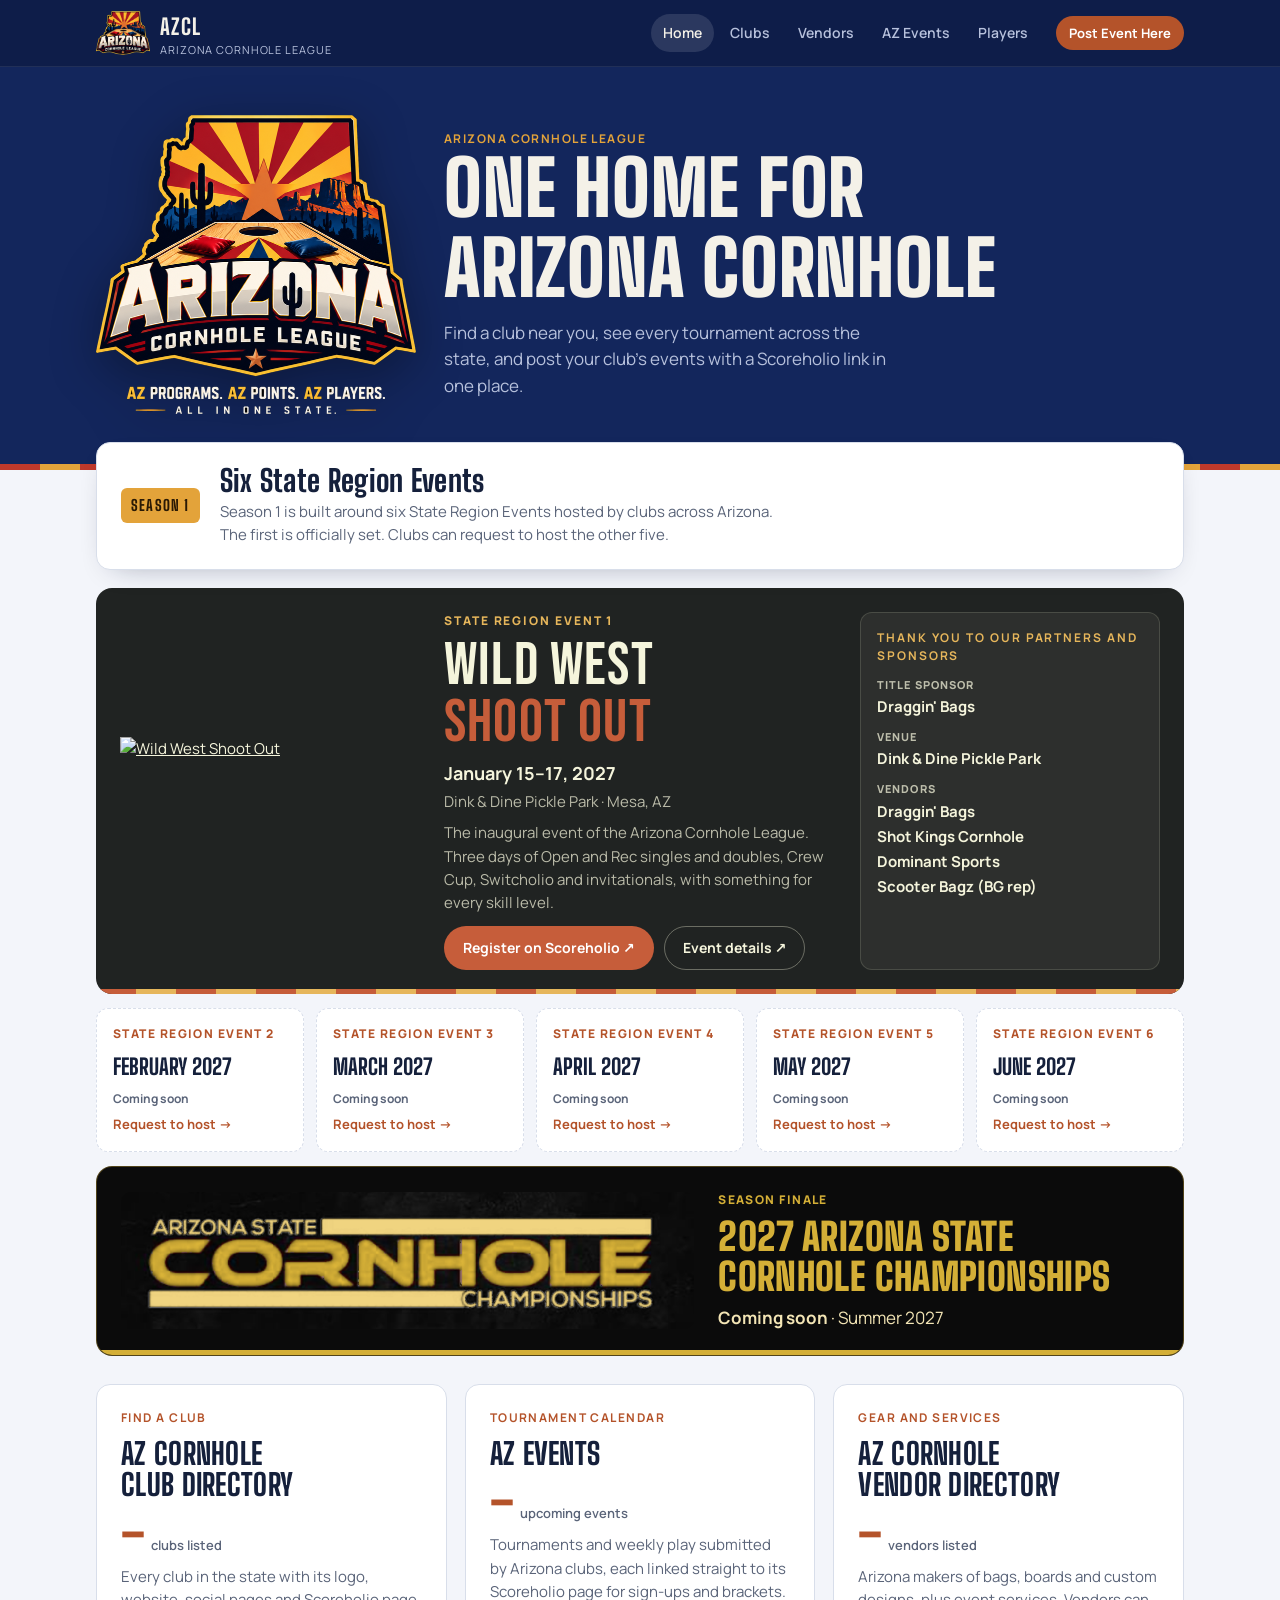
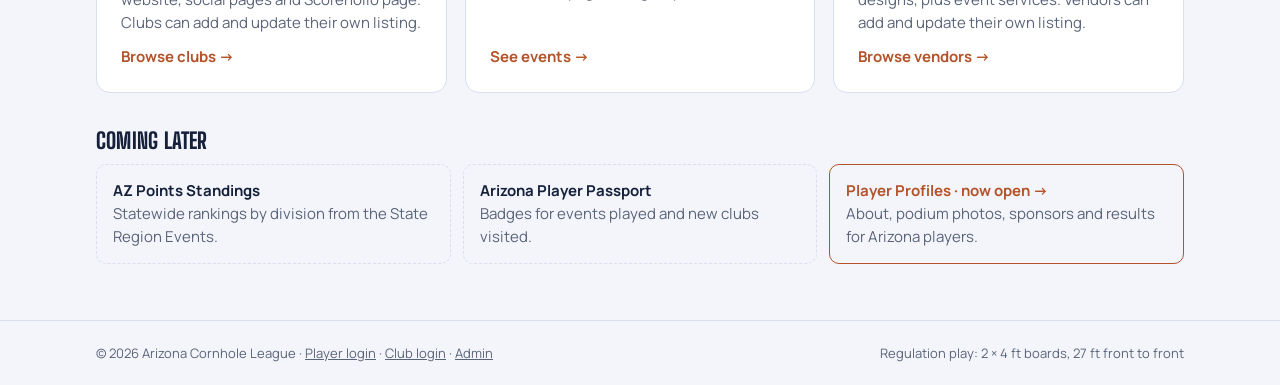
==== commit 55412548: "Season: months for events 2-6, 2027 State Championships card (black and gold), sponsor picker from d" ====
--- a/index.html
+++ b/index.html
@@ -12,7 +12,7 @@
 <link rel="preconnect" href="https://fonts.googleapis.com">
 <link rel="preconnect" href="https://fonts.gstatic.com" crossorigin>
 <link rel="stylesheet" href="https://fonts.googleapis.com/css2?family=Bebas+Neue&family=Big+Shoulders+Display:wght@600;800;900&family=Manrope:wght@400;500;600;700;800&display=swap">
-<link rel="stylesheet" href="styles.css?v=202611111333">
+<link rel="stylesheet" href="styles.css?v=202611111429">
 </head>
 <body>
 <header class="top">
@@ -84,12 +84,20 @@
         </article>
 
         <div class="sre-grid">
-          <article class="sre-soon"><span class="sre-num">State Region Event 2</span><b>Coming soon</b><button class="linkbtn" type="button" data-host="2">Request to host →</button></article>
-          <article class="sre-soon"><span class="sre-num">State Region Event 3</span><b>Coming soon</b><button class="linkbtn" type="button" data-host="3">Request to host →</button></article>
-          <article class="sre-soon"><span class="sre-num">State Region Event 4</span><b>Coming soon</b><button class="linkbtn" type="button" data-host="4">Request to host →</button></article>
-          <article class="sre-soon"><span class="sre-num">State Region Event 5</span><b>Coming soon</b><button class="linkbtn" type="button" data-host="5">Request to host →</button></article>
-          <article class="sre-soon"><span class="sre-num">State Region Event 6</span><b>Coming soon</b><button class="linkbtn" type="button" data-host="6">Request to host →</button></article>
-        </div>
+          <article class="sre-soon"><span class="sre-num">State Region Event 2</span><b>February 2027</b><span class="sre-soon-tag">Coming soon</span><button class="linkbtn" type="button" data-host="2">Request to host →</button></article>
+          <article class="sre-soon"><span class="sre-num">State Region Event 3</span><b>March 2027</b><span class="sre-soon-tag">Coming soon</span><button class="linkbtn" type="button" data-host="3">Request to host →</button></article>
+          <article class="sre-soon"><span class="sre-num">State Region Event 4</span><b>April 2027</b><span class="sre-soon-tag">Coming soon</span><button class="linkbtn" type="button" data-host="4">Request to host →</button></article>
+          <article class="sre-soon"><span class="sre-num">State Region Event 5</span><b>May 2027</b><span class="sre-soon-tag">Coming soon</span><button class="linkbtn" type="button" data-host="5">Request to host →</button></article>
+          <article class="sre-soon"><span class="sre-num">State Region Event 6</span><b>June 2027</b><span class="sre-soon-tag">Coming soon</span><button class="linkbtn" type="button" data-host="6">Request to host →</button></article>
+        </div>
+        <article class="sre-champ" style="--sre-bg:#0B0B0B;--sre-ink:#F3E5B5;--sre-accent:#D4AF37;--sre-hl:#D4AF37">
+          <div class="sre-champ-logo"><img src="assets/state-champs-2027.png" alt="2027 Arizona State Cornhole Championships"></div>
+          <div class="sre-champ-body">
+            <span class="sre-num">Season finale</span>
+            <h3>2027 Arizona State Cornhole Championships</h3>
+            <p><b>Coming soon</b> · Summer 2027</p>
+          </div>
+        </article>
       </section>
 
       <div class="sections">
@@ -418,8 +426,8 @@
 <div class="toast" id="toast" hidden></div>
 
 <script src="https://cdn.jsdelivr.net/npm/@supabase/supabase-js@2.112.4/dist/umd/supabase.js"></script>
-<script src="config.js?v=202611111333"></script>
-<script src="common.js?v=202611111333"></script>
-<script src="app.js?v=202611111333"></script>
+<script src="config.js?v=202611111429"></script>
+<script src="common.js?v=202611111429"></script>
+<script src="app.js?v=202611111429"></script>
 </body>
 </html>
--- a/styles.css
+++ b/styles.css
@@ -349,3 +349,15 @@
 table.results td:first-child{white-space:nowrap;font-variant-numeric:tabular-nums}
 @media (max-width:900px){.cp-grid{grid-template-columns:minmax(0,1fr)}}
 @media (max-width:520px){table.results td:first-child{white-space:normal;min-width:84px}}
+.sre-soon b{font-family:var(--display);font-size:22px;font-weight:800;text-transform:uppercase;color:var(--ink);white-space:nowrap}
+.sre-soon-tag{font-size:12px;font-weight:700;color:var(--muted)}
+.sre-champ{--sre-bg:#0B0B0B;--sre-ink:#F3E5B5;--sre-accent:#D4AF37;--sre-hl:#D4AF37;display:grid;grid-template-columns:minmax(0,1.3fr) minmax(0,1fr);gap:24px;align-items:center;background:var(--sre-bg);color:var(--sre-ink);border-radius:16px;padding:24px;position:relative;overflow:hidden;border:1px solid color-mix(in srgb,var(--sre-hl) 35%,transparent)}
+.sre-champ::after{content:"";position:absolute;inset:auto 0 0;height:5px;background:var(--sre-hl)}
+@media (max-width:820px){.sre-champ{grid-template-columns:1fr}}
+.sre-champ-logo{display:block}
+.sre-champ-logo img{display:block;width:100%;height:auto;border-radius:10px}
+.sre-champ-body{display:grid;gap:8px}
+.sre-champ .sre-num{color:var(--sre-hl)}
+.sre-champ h3{font-size:clamp(26px,3.4vw,38px);font-weight:900;text-transform:uppercase;color:var(--sre-hl)}
+.sre-champ p{margin:0;font-size:17px}
+.sre-champ .sre-blurb{color:color-mix(in srgb,var(--sre-ink) 75%,transparent);font-size:15px}
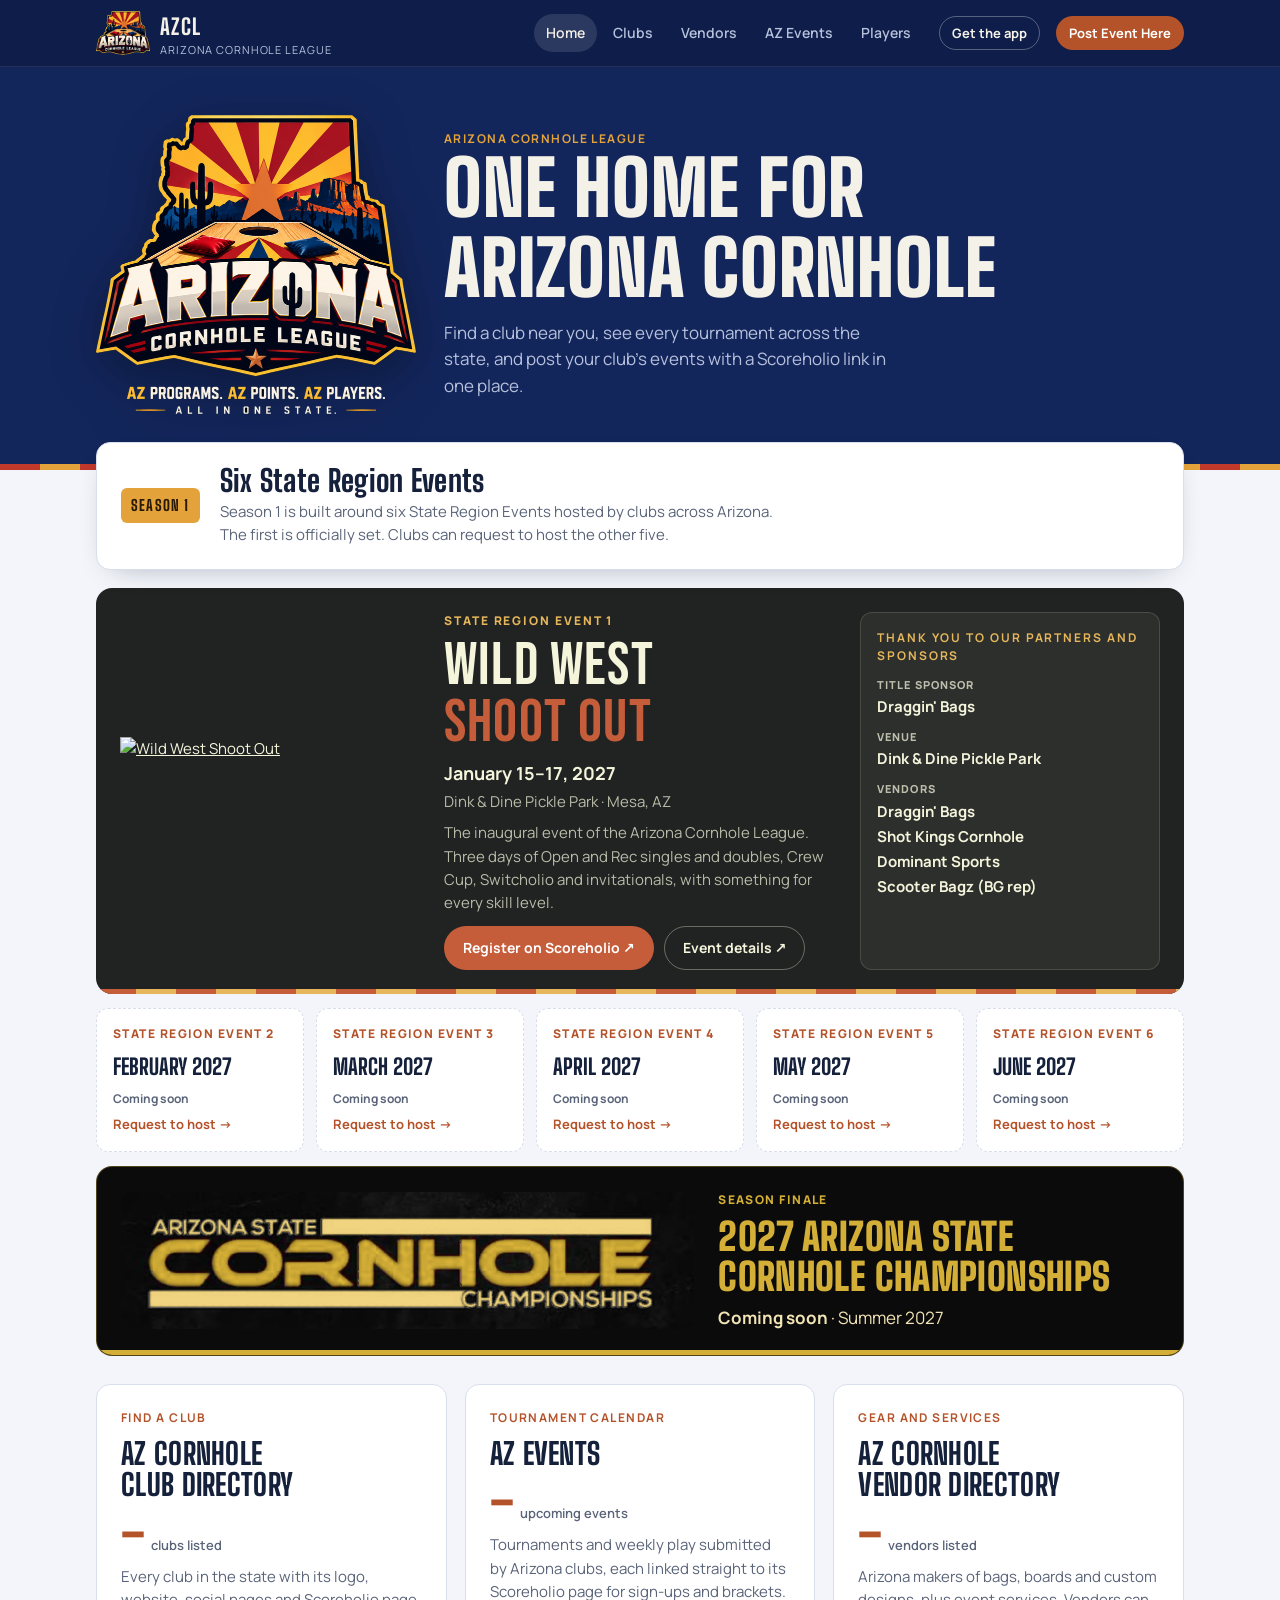
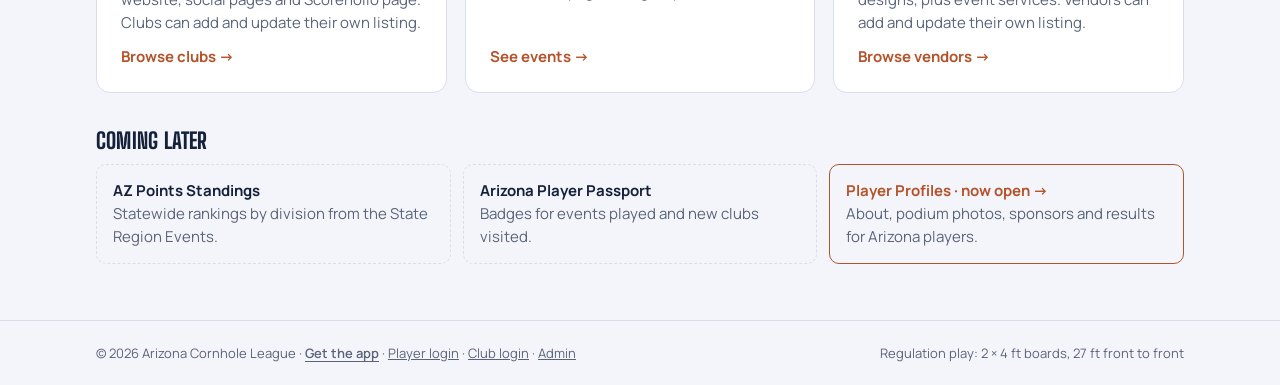
==== commit fe3301e2: "Installable AZCL app: manifest, icons, service worker, Get the app button and instructions Co-Author" ====
--- a/index.html
+++ b/index.html
@@ -9,10 +9,18 @@
 <meta property="og:description" content="AZ Programs. AZ Points. AZ Players. All in one state.">
 <meta property="og:image" content="https://azcornholeleague.com/assets/logo.png">
 <link rel="icon" type="image/png" href="assets/mark.png">
+<link rel="manifest" href="/manifest.webmanifest">
+<meta name="theme-color" content="#0E1D49">
+<link rel="apple-touch-icon" href="/assets/apple-touch-icon.png">
+<meta name="apple-mobile-web-app-capable" content="yes">
+<meta name="mobile-web-app-capable" content="yes">
+<meta name="apple-mobile-web-app-title" content="AZCL">
+<meta name="apple-mobile-web-app-status-bar-style" content="black-translucent">
+
 <link rel="preconnect" href="https://fonts.googleapis.com">
 <link rel="preconnect" href="https://fonts.gstatic.com" crossorigin>
 <link rel="stylesheet" href="https://fonts.googleapis.com/css2?family=Bebas+Neue&family=Big+Shoulders+Display:wght@600;800;900&family=Manrope:wght@400;500;600;700;800&display=swap">
-<link rel="stylesheet" href="styles.css?v=202611111429">
+<link rel="stylesheet" href="styles.css?v=202611111753">
 </head>
 <body>
 <header class="top">
@@ -28,6 +36,7 @@
       <a href="#events" data-nav="events">AZ Events</a>
       <a href="#players" data-nav="players">Players</a>
     </nav>
+    <button class="btn btn-ghost btn-sm app-btn" type="button" data-get-app hidden>Get the app</button>
     <button class="btn btn-primary btn-sm" type="button" data-open="event">Post Event Here</button>
   </div>
 </header>
@@ -229,7 +238,7 @@
 
 <footer>
   <div class="wrap">
-    <span>© <span id="year">2026</span> Arizona Cornhole League · <a href="player.html">Player login</a> · <a href="manage.html">Club login</a> · <a href="admin.html">Admin</a></span>
+    <span>© <span id="year">2026</span> Arizona Cornhole League · <button type="button" class="linkbtn footer-app" data-get-app>Get the app</button> · <a href="player.html">Player login</a> · <a href="manage.html">Club login</a> · <a href="admin.html">Admin</a></span>
     <span>Regulation play: 2 × 4 ft boards, 27 ft front to front</span>
   </div>
 </footer>
@@ -336,6 +345,41 @@
   </form>
 </dialog>
 
+<!-- Get the app dialog -->
+<dialog id="dlg-app" aria-labelledby="app-title">
+  <div class="dlg-head">
+    <div><h2 id="app-title">Get the AZCL app</h2><p>Add AZCL to your home screen. It opens full screen with its own icon, like any other app. It's free and doesn't need an app store.</p></div>
+    <button class="x" type="button" data-close aria-label="Close">×</button>
+  </div>
+  <div class="f app-steps">
+    <div class="app-icon-row"><img src="assets/icon-192.png" alt="" width="64" height="64"><div><b>Arizona Cornhole League</b><span>azcornholeleague.com</span></div></div>
+    <section data-platform="ios">
+      <h3>iPhone or iPad</h3>
+      <ol>
+        <li>Open <b>azcornholeleague.com</b> in <b>Safari</b>.</li>
+        <li>Tap the <b>Share</b> button <span aria-hidden="true">(the square with an arrow pointing up)</span>.</li>
+        <li>Scroll down and tap <b>Add to Home Screen</b>, then <b>Add</b>.</li>
+      </ol>
+    </section>
+    <section data-platform="android">
+      <h3>Android</h3>
+      <ol>
+        <li>Open <b>azcornholeleague.com</b> in <b>Chrome</b>.</li>
+        <li>Tap the <b>⋮</b> menu in the top right.</li>
+        <li>Tap <b>Install app</b> or <b>Add to Home screen</b>, then <b>Install</b>.</li>
+      </ol>
+    </section>
+    <section data-platform="desktop">
+      <h3>Computer</h3>
+      <ol>
+        <li>In <b>Chrome</b> or <b>Edge</b>, click the install icon at the right end of the address bar.</li>
+        <li>Click <b>Install</b>.</li>
+      </ol>
+    </section>
+    <div class="form-foot"><button class="btn btn-primary" type="button" id="app-install" hidden>Install now</button><button class="btn btn-ghost" type="button" data-close>Close</button></div>
+  </div>
+</dialog>
+
 <!-- Host request dialog -->
 <dialog id="dlg-host" aria-labelledby="host-title">
   <div class="dlg-head">
@@ -426,8 +470,9 @@
 <div class="toast" id="toast" hidden></div>
 
 <script src="https://cdn.jsdelivr.net/npm/@supabase/supabase-js@2.112.4/dist/umd/supabase.js"></script>
-<script src="config.js?v=202611111429"></script>
-<script src="common.js?v=202611111429"></script>
-<script src="app.js?v=202611111429"></script>
+<script src="config.js?v=202611111753"></script>
+<script src="common.js?v=202611111753"></script>
+<script src="app.js?v=202611111753"></script>
+<script>if ("serviceWorker" in navigator) navigator.serviceWorker.register("/sw.js").catch(() => {});</script>
 </body>
 </html>
--- a/styles.css
+++ b/styles.css
@@ -361,3 +361,24 @@
 .sre-champ h3{font-size:clamp(26px,3.4vw,38px);font-weight:900;text-transform:uppercase;color:var(--sre-hl)}
 .sre-champ p{margin:0;font-size:17px}
 .sre-champ .sre-blurb{color:color-mix(in srgb,var(--sre-ink) 75%,transparent);font-size:15px}
+.ev-compact{list-style:none;margin:0;padding:0;border:1px solid var(--line);border-radius:12px;background:var(--surface)}
+.ev-compact li{display:flex;align-items:center;gap:14px;padding:10px 14px;border-bottom:1px solid var(--line)}
+.ev-compact li:last-child{border-bottom:0}
+.evc-date{display:grid;width:56px;flex:none;font-size:12px;color:var(--muted);text-transform:uppercase;letter-spacing:.04em;font-variant-numeric:tabular-nums}
+.evc-date b{font-size:15px;color:var(--copper)}
+.evc-main{flex:1;min-width:0;display:grid}
+.evc-main span{font-size:13px;color:var(--muted)}
+
+/* Get the app */
+.top .app-btn{color:var(--band-ink);border-color:rgba(255,255,255,.3)}
+.top .app-btn:hover{background:rgba(255,255,255,.08)}
+@media (max-width:520px){.top .app-btn{order:3}}
+.app-steps h3{font-family:var(--body);font-size:16px;font-weight:800;margin:4px 0 6px}
+.app-steps ol{margin:0;padding-left:20px;display:grid;gap:6px}
+.app-icon-row{display:flex;gap:12px;align-items:center}
+.app-icon-row img{border-radius:14px;box-shadow:0 4px 14px -6px rgba(0,0,0,.4)}
+.app-icon-row div{display:grid}
+.app-icon-row span{font-size:13px;color:var(--muted)}
+.footer-app{font-size:13px;color:var(--muted)}
+.app-steps{padding:18px 22px 22px;display:grid;gap:14px}
+.app-steps section{border-top:1px solid var(--line);padding-top:12px}
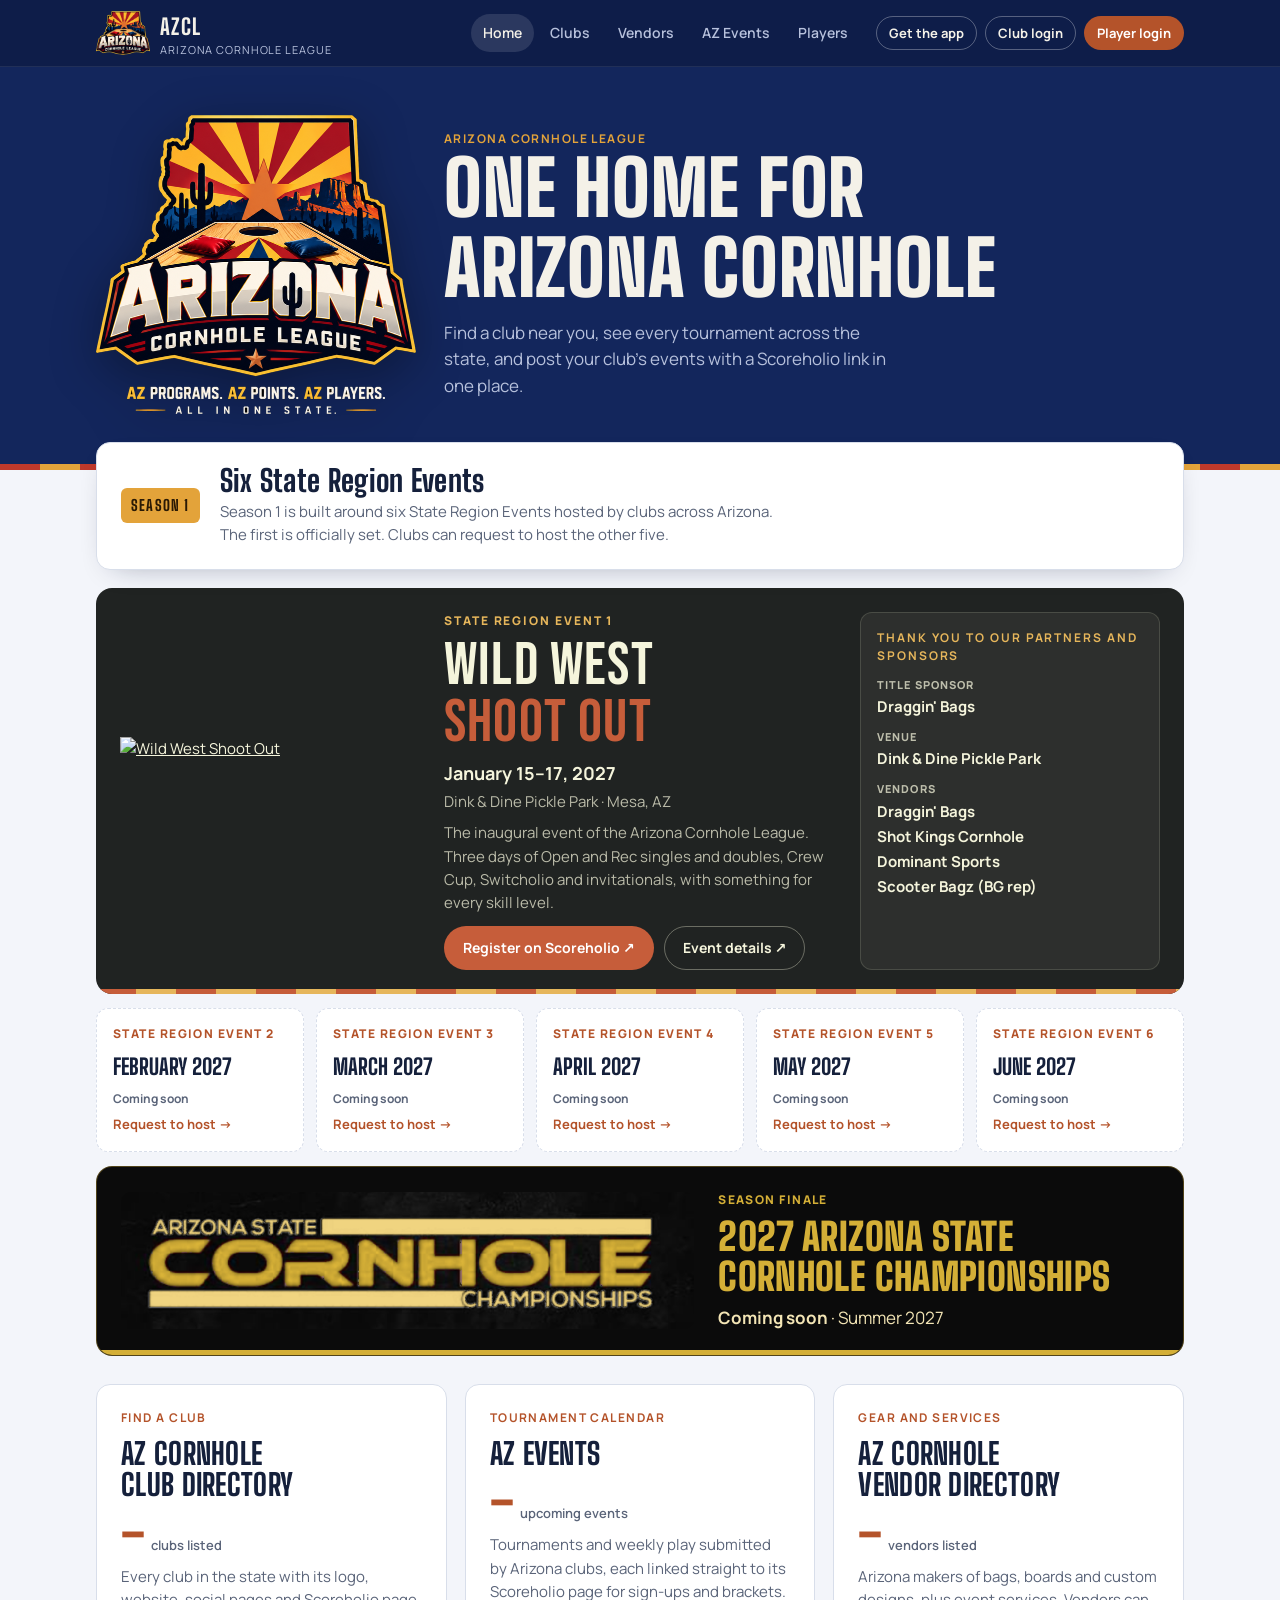
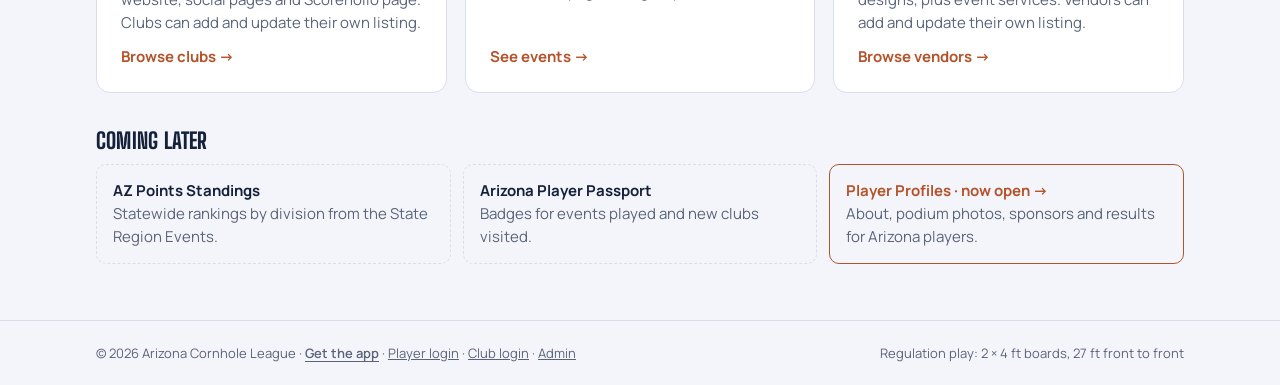
==== commit 55846ac8: "Header: replace Post Event Here with Club login and Player login Co-Authored-By: Claude Opus 5.5 <no" ====
--- a/index.html
+++ b/index.html
@@ -20,7 +20,7 @@
 <link rel="preconnect" href="https://fonts.googleapis.com">
 <link rel="preconnect" href="https://fonts.gstatic.com" crossorigin>
 <link rel="stylesheet" href="https://fonts.googleapis.com/css2?family=Bebas+Neue&family=Big+Shoulders+Display:wght@600;800;900&family=Manrope:wght@400;500;600;700;800&display=swap">
-<link rel="stylesheet" href="styles.css?v=202611111753">
+<link rel="stylesheet" href="styles.css?v=202611111757">
 </head>
 <body>
 <header class="top">
@@ -36,8 +36,11 @@
       <a href="#events" data-nav="events">AZ Events</a>
       <a href="#players" data-nav="players">Players</a>
     </nav>
-    <button class="btn btn-ghost btn-sm app-btn" type="button" data-get-app hidden>Get the app</button>
-    <button class="btn btn-primary btn-sm" type="button" data-open="event">Post Event Here</button>
+    <div class="top-actions">
+      <button class="btn btn-ghost btn-sm app-btn" type="button" data-get-app hidden>Get the app</button>
+      <a class="btn btn-ghost btn-sm app-btn" href="manage.html">Club login</a>
+      <a class="btn btn-primary btn-sm" href="player.html">Player login</a>
+    </div>
   </div>
 </header>
 
@@ -470,9 +473,9 @@
 <div class="toast" id="toast" hidden></div>
 
 <script src="https://cdn.jsdelivr.net/npm/@supabase/supabase-js@2.112.4/dist/umd/supabase.js"></script>
-<script src="config.js?v=202611111753"></script>
-<script src="common.js?v=202611111753"></script>
-<script src="app.js?v=202611111753"></script>
+<script src="config.js?v=202611111757"></script>
+<script src="common.js?v=202611111757"></script>
+<script src="app.js?v=202611111757"></script>
 <script>if ("serviceWorker" in navigator) navigator.serviceWorker.register("/sw.js").catch(() => {});</script>
 </body>
 </html>
--- a/styles.css
+++ b/styles.css
@@ -382,3 +382,6 @@
 .footer-app{font-size:13px;color:var(--muted)}
 .app-steps{padding:18px 22px 22px;display:grid;gap:14px}
 .app-steps section{border-top:1px solid var(--line);padding-top:12px}
+.top-actions{display:flex;gap:8px;flex-wrap:wrap;align-items:center}
+@media (max-width:520px){.top-actions{width:100%}.top-actions .btn{flex:1 1 auto;justify-content:center}}
+@media (max-width:520px){.top-actions .app-btn{order:0}}
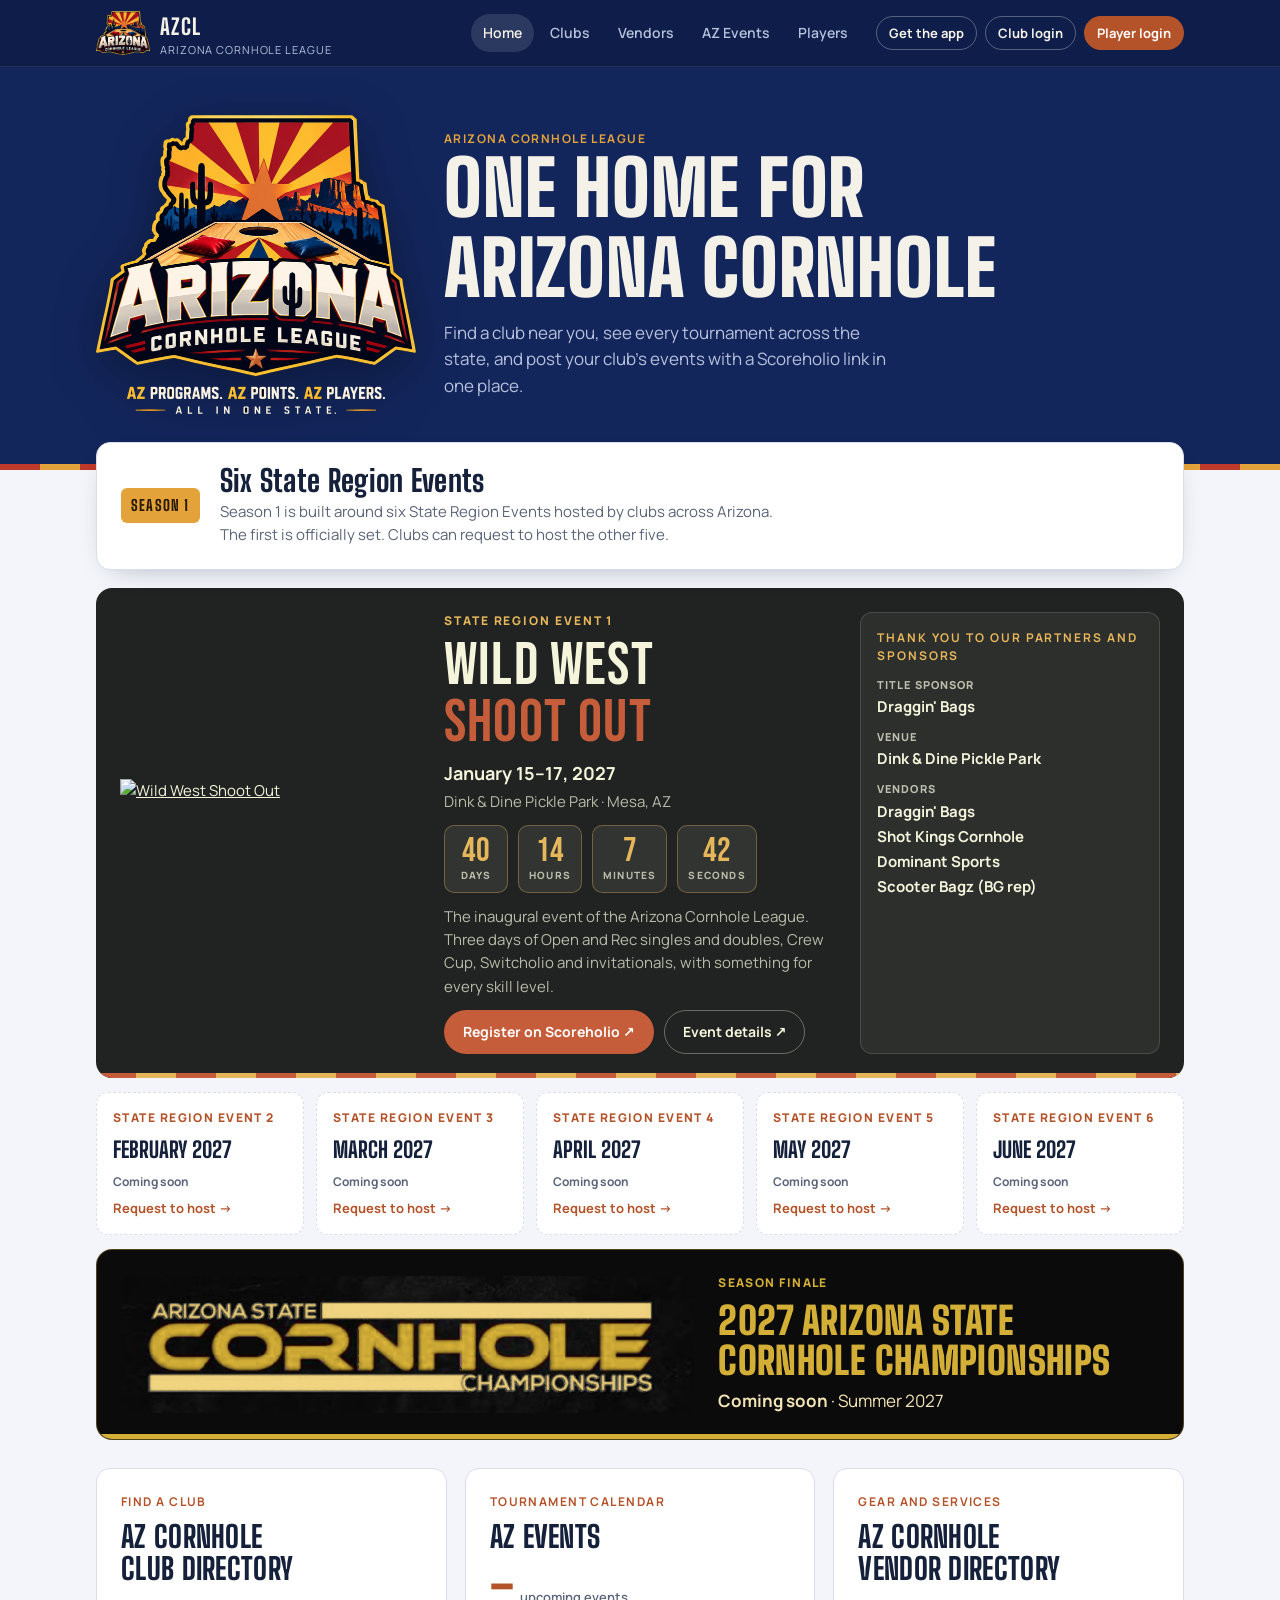
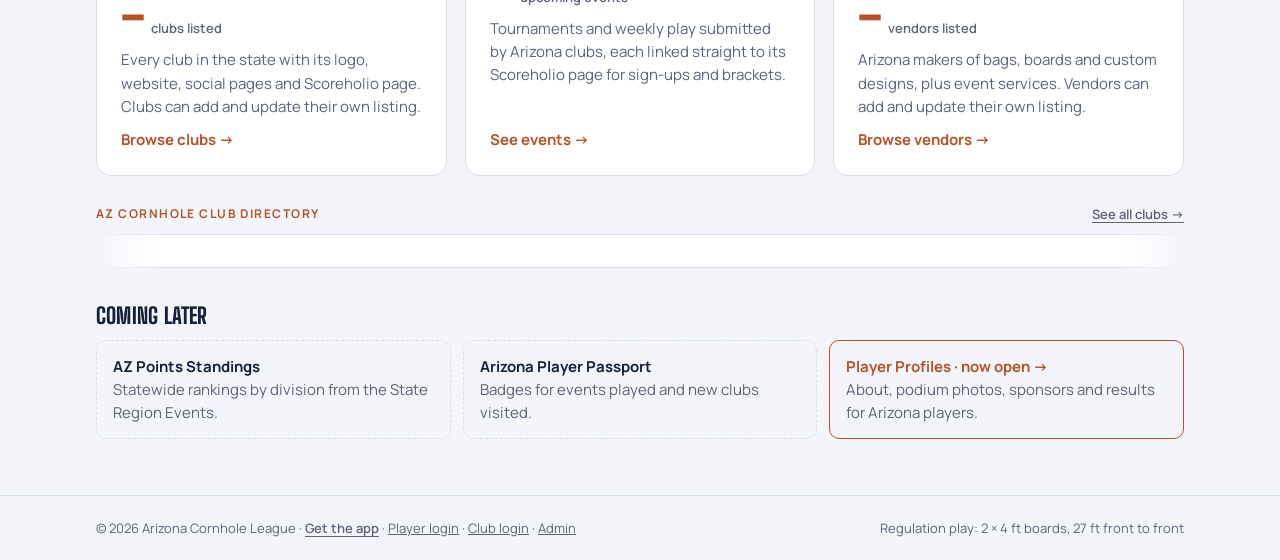
==== commit 33bbcd17: "Home: scrolling club logo ticker; live countdown on State Region Event cards Co-Authored-By: Claude " ====
--- a/index.html
+++ b/index.html
@@ -20,7 +20,7 @@
 <link rel="preconnect" href="https://fonts.googleapis.com">
 <link rel="preconnect" href="https://fonts.gstatic.com" crossorigin>
 <link rel="stylesheet" href="https://fonts.googleapis.com/css2?family=Bebas+Neue&family=Big+Shoulders+Display:wght@600;800;900&family=Manrope:wght@400;500;600;700;800&display=swap">
-<link rel="stylesheet" href="styles.css?v=202611111757">
+<link rel="stylesheet" href="styles.css?v=202611111847">
 </head>
 <body>
 <header class="top">
@@ -79,6 +79,7 @@
             <span class="sre-num">State Region Event 1</span>
             <h3>Wild West <span class="t2">Shoot Out</span></h3>
             <p class="sre-when"><b>January 15–17, 2027</b><span>Dink &amp; Dine Pickle Park · Mesa, AZ</span></p>
+            <div class="sre-count" data-countdown="2027-01-15T14:00:00-07:00" role="timer" aria-label="Countdown to the Wild West Shoot Out"><div><b data-u="d">–</b><span>Days</span></div><div><b data-u="h">–</b><span>Hours</span></div><div><b data-u="m">–</b><span>Minutes</span></div><div><b data-u="s">–</b><span>Seconds</span></div></div>
             <p class="sre-blurb">The inaugural event of the Arizona Cornhole League. Three days of Open and Rec singles and doubles, Crew Cup, Switcholio and invitationals, with something for every skill level.</p>
             <div class="sre-actions">
               <a class="btn btn-primary" href="https://app.scoreholio.com/v2/cornhole/player/findtournament?location=disabled&amp;lat=&amp;lng=&amp;customType=Organizer&amp;customId=GkSY6KWPK1WOTzZbW3j2IR5Ioxe2&amp;cache=1794426766" target="_blank" rel="noopener">Register on Scoreholio ↗</a>
@@ -135,6 +136,11 @@
           <span class="go">Browse vendors →</span>
         </a>
       </div>
+
+      <section class="ticker" id="club-ticker" aria-label="Clubs in the AZ Cornhole Club Directory" hidden>
+        <div class="ticker-head"><span class="eyebrow">AZ Cornhole Club Directory</span><a class="linkbtn" href="#clubs">See all clubs →</a></div>
+        <div class="ticker-viewport"><div class="ticker-track" id="ticker-track"></div></div>
+      </section>
 
       <div class="soon">
         <h3>Coming later</h3>
@@ -473,9 +479,9 @@
 <div class="toast" id="toast" hidden></div>
 
 <script src="https://cdn.jsdelivr.net/npm/@supabase/supabase-js@2.112.4/dist/umd/supabase.js"></script>
-<script src="config.js?v=202611111757"></script>
-<script src="common.js?v=202611111757"></script>
-<script src="app.js?v=202611111757"></script>
+<script src="config.js?v=202611111847"></script>
+<script src="common.js?v=202611111847"></script>
+<script src="app.js?v=202611111847"></script>
 <script>if ("serviceWorker" in navigator) navigator.serviceWorker.register("/sw.js").catch(() => {});</script>
 </body>
 </html>
--- a/styles.css
+++ b/styles.css
@@ -385,3 +385,23 @@
 .top-actions{display:flex;gap:8px;flex-wrap:wrap;align-items:center}
 @media (max-width:520px){.top-actions{width:100%}.top-actions .btn{flex:1 1 auto;justify-content:center}}
 @media (max-width:520px){.top-actions .app-btn{order:0}}
+
+/* Countdown on event cards */
+.sre-count{display:flex;gap:10px;flex-wrap:wrap;margin:4px 0}
+.sre-count > div{display:grid;justify-items:center;min-width:64px;padding:8px 10px;border-radius:10px;background:color-mix(in srgb,var(--sre-ink) 8%,transparent);border:1px solid color-mix(in srgb,var(--sre-hl) 35%,transparent)}
+.sre-count b{font-family:"Bebas Neue",var(--display);font-weight:400;font-size:34px;line-height:1;color:var(--sre-hl);font-variant-numeric:tabular-nums}
+.sre-count span{font-size:10px;font-weight:800;letter-spacing:.12em;text-transform:uppercase;color:color-mix(in srgb,var(--sre-ink) 70%,transparent)}
+.cd-live{font-weight:800;color:var(--sre-hl)}
+
+/* Club logo ticker */
+.ticker{margin-top:28px;display:grid;gap:10px}
+.ticker-head{display:flex;justify-content:space-between;align-items:center;gap:12px}
+.ticker-viewport{overflow:hidden;border-radius:14px;background:var(--surface);border:1px solid var(--line);-webkit-mask-image:linear-gradient(90deg,transparent,#000 6%,#000 94%,transparent);mask-image:linear-gradient(90deg,transparent,#000 6%,#000 94%,transparent)}
+.ticker-track{display:flex;gap:28px;width:max-content;padding:16px 14px;animation:ticker var(--ticker-duration,40s) linear infinite}
+.ticker-viewport:hover .ticker-track,.ticker-viewport:focus-within .ticker-track{animation-play-state:paused}
+@keyframes ticker{from{transform:translateX(0)}to{transform:translateX(-50%)}}
+.ticker-item{display:grid;justify-items:center;gap:6px;width:96px;text-decoration:none;color:var(--muted);flex:none}
+.ticker-item img{width:72px;height:72px;object-fit:cover;border-radius:14px;border:1px solid var(--line);background:var(--sunk);transition:transform .15s ease}
+.ticker-item:hover img{transform:scale(1.06)}
+.ticker-item span{font-size:11px;font-weight:700;text-align:center;line-height:1.2;max-width:96px;overflow:hidden;text-overflow:ellipsis;display:-webkit-box;-webkit-line-clamp:2;-webkit-box-orient:vertical}
+@media (prefers-reduced-motion: reduce){.ticker-track{animation:none}.ticker-viewport{overflow-x:auto}}
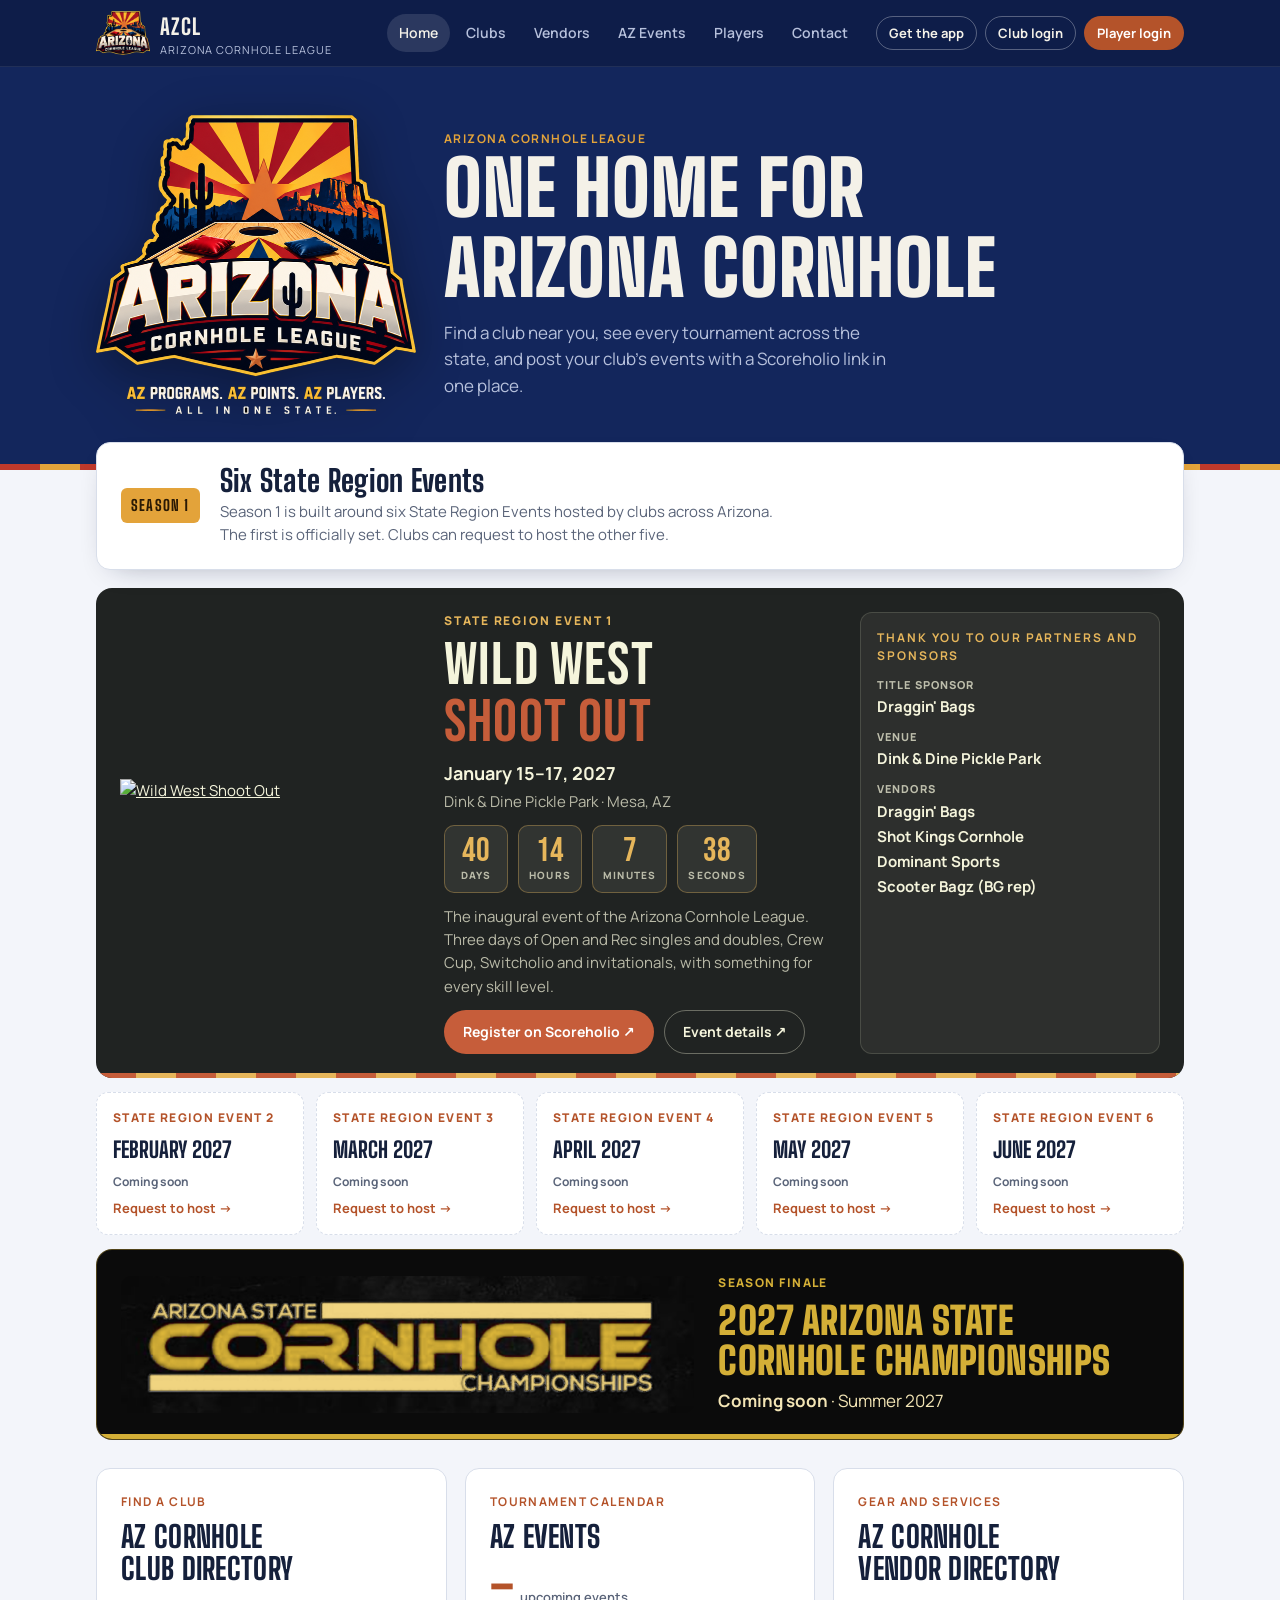
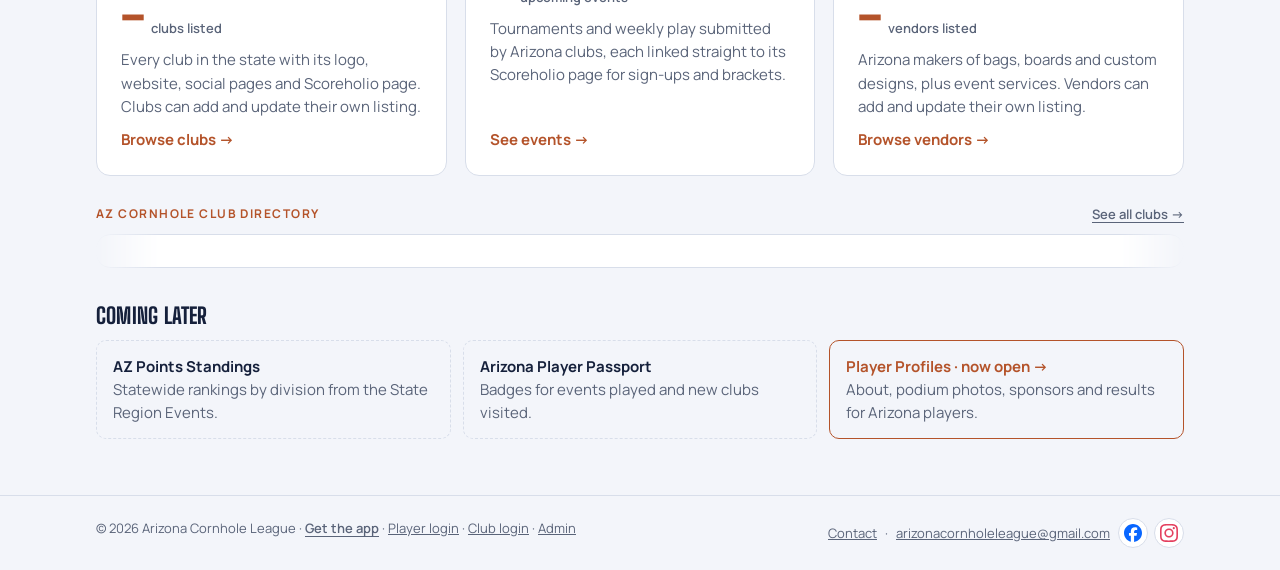
==== commit 499c6356: "Contact page and form (admin Messages inbox), AZCL socials; Add to calendar and Share on events Co-A" ====
--- a/index.html
+++ b/index.html
@@ -20,7 +20,7 @@
 <link rel="preconnect" href="https://fonts.googleapis.com">
 <link rel="preconnect" href="https://fonts.gstatic.com" crossorigin>
 <link rel="stylesheet" href="https://fonts.googleapis.com/css2?family=Bebas+Neue&family=Big+Shoulders+Display:wght@600;800;900&family=Manrope:wght@400;500;600;700;800&display=swap">
-<link rel="stylesheet" href="styles.css?v=202611111847">
+<link rel="stylesheet" href="styles.css?v=202611111911">
 </head>
 <body>
 <header class="top">
@@ -35,6 +35,7 @@
       <a href="#vendors" data-nav="vendors">Vendors</a>
       <a href="#events" data-nav="events">AZ Events</a>
       <a href="#players" data-nav="players">Players</a>
+      <a href="#contact" data-nav="contact">Contact</a>
     </nav>
     <div class="top-actions">
       <button class="btn btn-ghost btn-sm app-btn" type="button" data-get-app hidden>Get the app</button>
@@ -216,6 +217,56 @@
     <div class="wrap page" id="player-page"></div>
   </section>
 
+  <!-- CONTACT -->
+  <section data-view="contact" hidden>
+    <div class="wrap page">
+      <div class="page-head">
+        <div>
+          <span class="eyebrow">Get in touch</span>
+          <h1>Contact AZCL</h1>
+          <p>Want your club in the directory, interested in sponsoring, looking for a league near you, or need a tournament director? Send us a message.</p>
+        </div>
+      </div>
+      <div class="contact-grid">
+        <form class="ed-card contact-form" id="contact-form" novalidate>
+          <div class="fld">
+            <label for="ct-topic">What can we help with? <span class="req">*</span></label>
+            <select id="ct-topic" required>
+              <option value="">Choose a topic</option>
+              <option>Add my club to the directory</option>
+              <option>Become a sponsor</option>
+              <option>Find a league</option>
+              <option>Hire a director</option>
+              <option>Other</option>
+            </select>
+          </div>
+          <div class="row2">
+            <div class="fld"><label for="ct-name">Your name <span class="req">*</span></label><input id="ct-name" maxlength="80" autocomplete="name" required></div>
+            <div class="fld"><label for="ct-email">Email <span class="req">*</span></label><input id="ct-email" type="email" maxlength="120" autocomplete="email" required></div>
+          </div>
+          <div class="row2">
+            <div class="fld"><label for="ct-phone">Phone</label><input id="ct-phone" type="tel" maxlength="30" autocomplete="tel"></div>
+            <div class="fld"><label for="ct-city">City</label><input id="ct-city" maxlength="60" placeholder="e.g. Tucson"></div>
+          </div>
+          <div class="fld" id="ct-org-wrap"><label for="ct-org" id="ct-org-label">Club or business</label><input id="ct-org" maxlength="120"></div>
+          <div class="fld"><label for="ct-message">Message <span class="req">*</span></label><textarea id="ct-message" maxlength="3000" rows="6" required></textarea></div>
+          <div class="hp" aria-hidden="true"><label for="ct-hp">Leave blank</label><input id="ct-hp" tabindex="-1" autocomplete="off"></div>
+          <div class="form-foot">
+            <span class="err" id="ct-err" role="alert"></span>
+            <button class="btn btn-primary" type="submit" id="ct-send">Send message</button>
+          </div>
+          <p class="review-note" id="ct-done" hidden>Thanks! Your message is in. AZCL will get back to you by email.</p>
+        </form>
+        <aside class="cp-card contact-card">
+          <span class="eyebrow">Arizona Cornhole League</span>
+          <div><span class="muted">Contact</span><b>Athena Delgado</b></div>
+          <div><span class="muted">Email</span><a href="mailto:arizonacornholeleague@gmail.com"><b class="sel">arizonacornholeleague@gmail.com</b></a></div>
+          <div><span class="muted">Follow us</span><span class="chips" data-azcl-socials></span></div>
+        </aside>
+      </div>
+    </div>
+  </section>
+
   <!-- CLUB PAGE -->
   <section data-view="club" hidden>
     <div class="wrap page" id="club-page"></div>
@@ -248,7 +299,7 @@
 <footer>
   <div class="wrap">
     <span>© <span id="year">2026</span> Arizona Cornhole League · <button type="button" class="linkbtn footer-app" data-get-app>Get the app</button> · <a href="player.html">Player login</a> · <a href="manage.html">Club login</a> · <a href="admin.html">Admin</a></span>
-    <span>Regulation play: 2 × 4 ft boards, 27 ft front to front</span>
+    <span class="footer-contact"><a href="#contact">Contact</a> · <a href="mailto:arizonacornholeleague@gmail.com">arizonacornholeleague@gmail.com</a> <span class="chips" data-azcl-socials></span></span>
   </div>
 </footer>
 
@@ -352,6 +403,15 @@
       <button class="btn btn-primary" type="submit" id="vendor-save">Submit for review</button>
     </div>
   </form>
+</dialog>
+
+<!-- Calendar / share sheet -->
+<dialog id="dlg-sheet" aria-labelledby="sheet-title">
+  <div class="dlg-head">
+    <div><h2 id="sheet-title">Add to calendar</h2><p id="sheet-sub"></p></div>
+    <button class="x" type="button" data-close aria-label="Close">×</button>
+  </div>
+  <div class="sheet-body" id="sheet-body"></div>
 </dialog>
 
 <!-- Get the app dialog -->
@@ -479,9 +539,9 @@
 <div class="toast" id="toast" hidden></div>
 
 <script src="https://cdn.jsdelivr.net/npm/@supabase/supabase-js@2.112.4/dist/umd/supabase.js"></script>
-<script src="config.js?v=202611111847"></script>
-<script src="common.js?v=202611111847"></script>
-<script src="app.js?v=202611111847"></script>
+<script src="config.js?v=202611111911"></script>
+<script src="common.js?v=202611111911"></script>
+<script src="app.js?v=202611111911"></script>
 <script>if ("serviceWorker" in navigator) navigator.serviceWorker.register("/sw.js").catch(() => {});</script>
 </body>
 </html>
--- a/styles.css
+++ b/styles.css
@@ -405,3 +405,23 @@
 .ticker-item:hover img{transform:scale(1.06)}
 .ticker-item span{font-size:11px;font-weight:700;text-align:center;line-height:1.2;max-width:96px;overflow:hidden;text-overflow:ellipsis;display:-webkit-box;-webkit-line-clamp:2;-webkit-box-orient:vertical}
 @media (prefers-reduced-motion: reduce){.ticker-track{animation:none}.ticker-viewport{overflow-x:auto}}
+
+/* Contact */
+.contact-grid{display:grid;grid-template-columns:minmax(0,1fr) 320px;gap:20px;align-items:start}
+@media (max-width:860px){.contact-grid{grid-template-columns:minmax(0,1fr)}}
+.contact-card{gap:14px}
+.contact-card > div{display:grid;gap:4px}
+.contact-card .muted{font-size:12px;font-weight:700;text-transform:uppercase;letter-spacing:.08em}
+.contact-card a{color:var(--ink);text-decoration:none;overflow-wrap:anywhere}
+.contact-card a:hover b{color:var(--copper)}
+.footer-contact{display:inline-flex;align-items:center;gap:8px;flex-wrap:wrap}
+.footer-contact .icon-link{width:30px;height:30px}
+
+/* Calendar / share sheet */
+.sheet-body{padding:16px 22px 22px;display:grid;gap:10px}
+.sheet-opt{display:grid;gap:2px;text-align:left;padding:12px 14px;border:1px solid var(--line);border-radius:12px;background:var(--bg);color:var(--ink);text-decoration:none;cursor:pointer;font:inherit;width:100%}
+.sheet-opt:hover{border-color:var(--copper)}
+.sheet-opt span{font-size:13px;color:var(--muted)}
+.sheet-copy{display:flex;gap:8px}
+.sheet-copy input{flex:1;min-width:0;padding:8px 10px;border:1px solid var(--line);border-radius:8px;background:var(--bg);font-size:13px}
+.event-hl{outline:3px solid var(--gold);outline-offset:2px;transition:outline-color 1s ease}
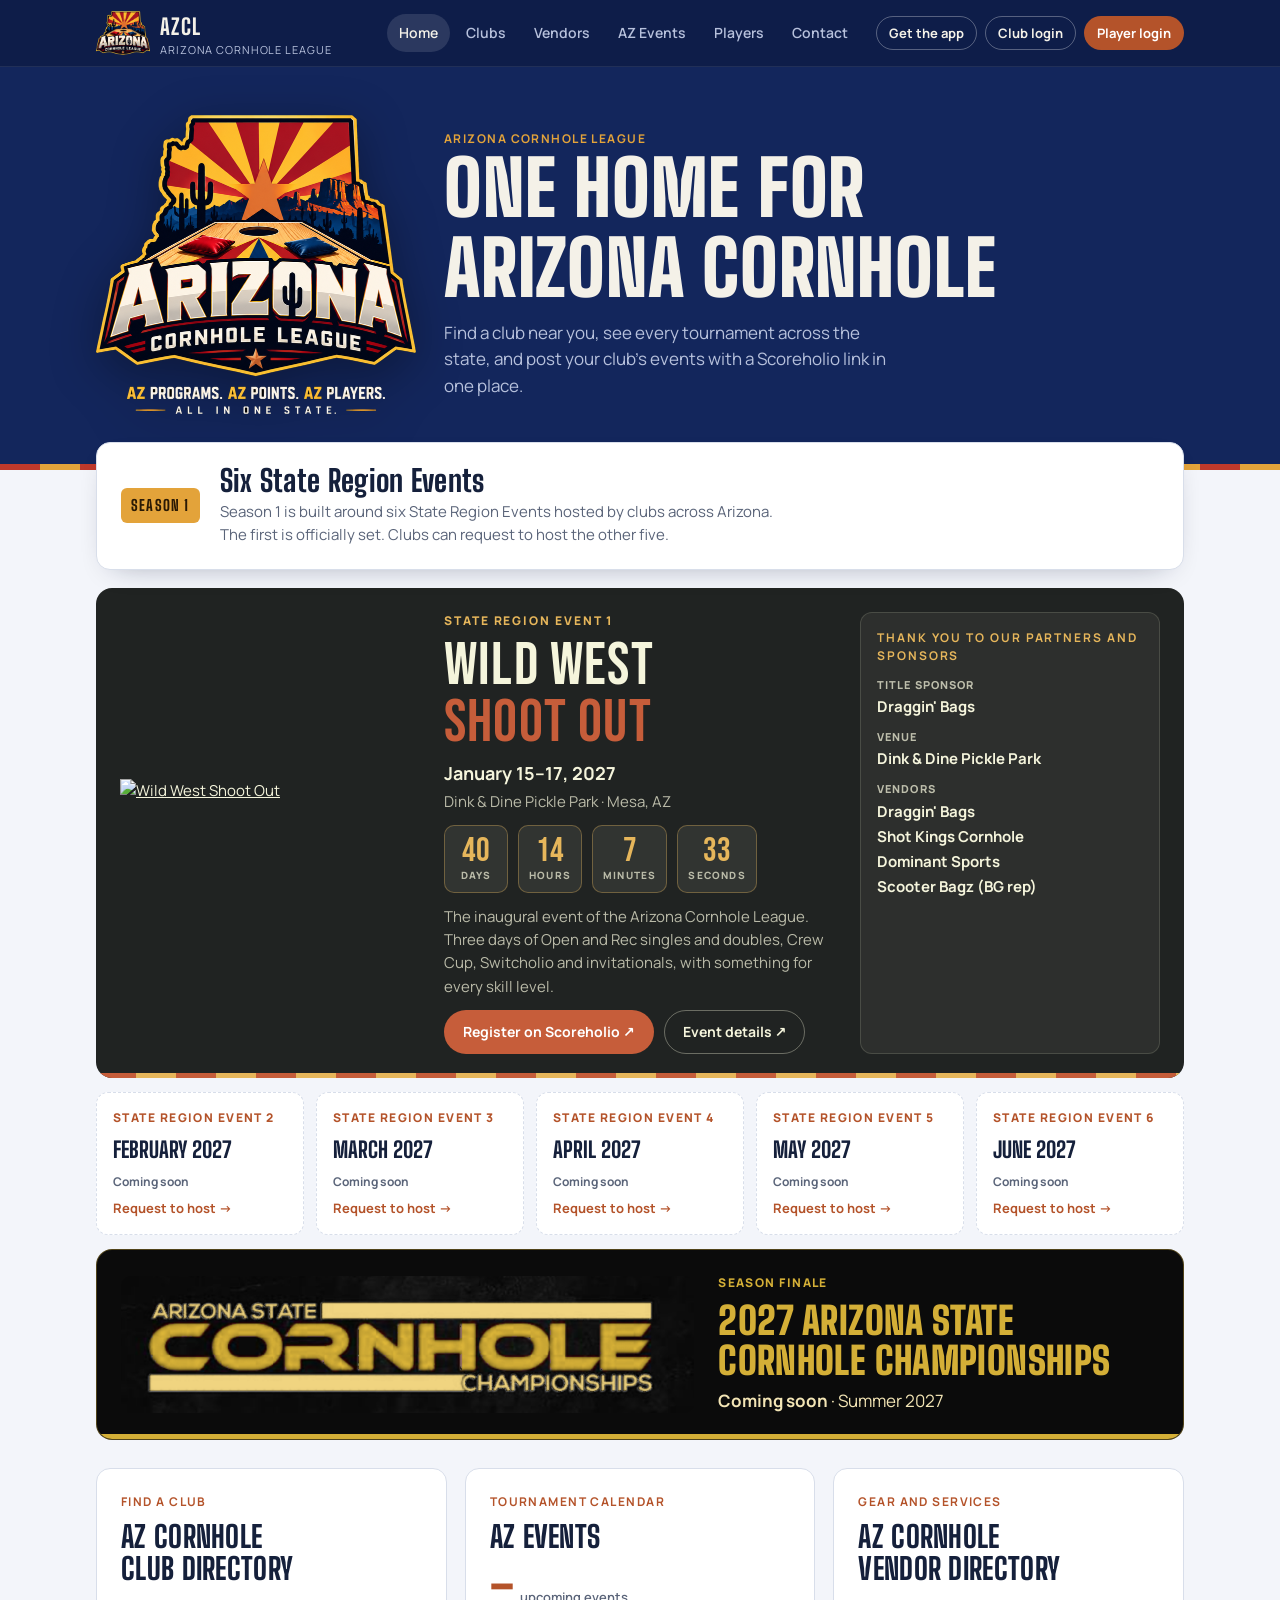
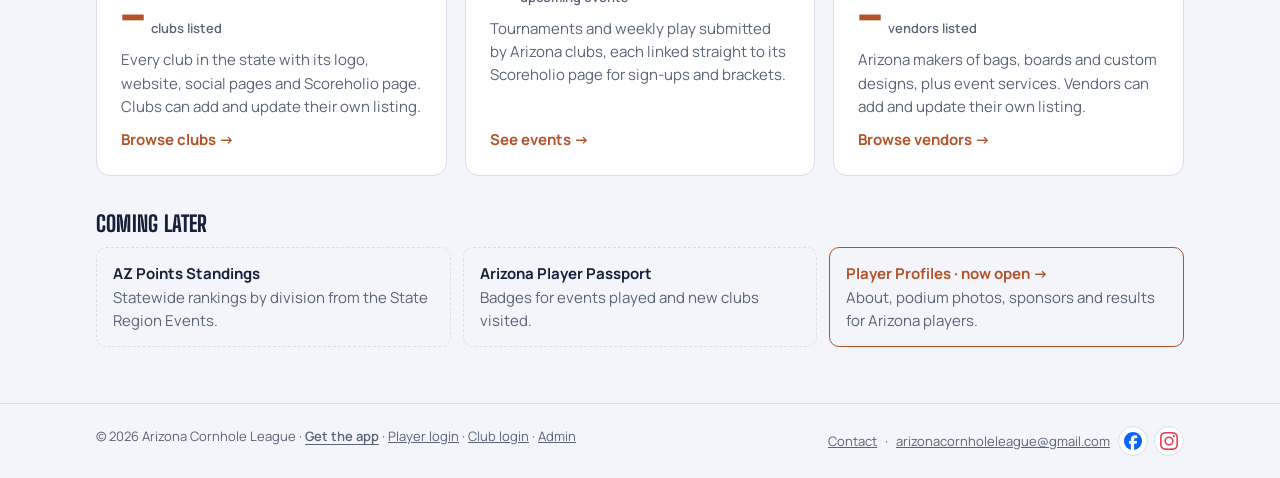
==== commit 5055b91c: "Anonymous traffic stats and admin Traffic tab; hide empty admin badges Co-Authored-By: Claude Opus 5" ====
--- a/index.html
+++ b/index.html
@@ -20,7 +20,7 @@
 <link rel="preconnect" href="https://fonts.googleapis.com">
 <link rel="preconnect" href="https://fonts.gstatic.com" crossorigin>
 <link rel="stylesheet" href="https://fonts.googleapis.com/css2?family=Bebas+Neue&family=Big+Shoulders+Display:wght@600;800;900&family=Manrope:wght@400;500;600;700;800&display=swap">
-<link rel="stylesheet" href="styles.css?v=202611111911">
+<link rel="stylesheet" href="styles.css?v=202611111952">
 </head>
 <body>
 <header class="top">
@@ -539,9 +539,9 @@
 <div class="toast" id="toast" hidden></div>
 
 <script src="https://cdn.jsdelivr.net/npm/@supabase/supabase-js@2.112.4/dist/umd/supabase.js"></script>
-<script src="config.js?v=202611111911"></script>
-<script src="common.js?v=202611111911"></script>
-<script src="app.js?v=202611111911"></script>
+<script src="config.js?v=202611111952"></script>
+<script src="common.js?v=202611111952"></script>
+<script src="app.js?v=202611111952"></script>
 <script>if ("serviceWorker" in navigator) navigator.serviceWorker.register("/sw.js").catch(() => {});</script>
 </body>
 </html>
--- a/styles.css
+++ b/styles.css
@@ -1,4 +1,5 @@
 /* AZCL site styles. Layout: a navy "flag band" header and hero, then a cool light working surface for the directories and calendar. */
+[hidden]{display:none!important}
 :root{
   --bg:#F3F5FA; --surface:#FFFFFF; --sunk:#E9EDF6; --ink:#15203B; --muted:#5A6479; --line:#D8DEEA;
   --band:#13265C; --band-2:#0E1D49; --band-ink:#F4F1E8; --band-muted:#B7C1DC;
@@ -425,3 +426,26 @@
 .sheet-copy{display:flex;gap:8px}
 .sheet-copy input{flex:1;min-width:0;padding:8px 10px;border:1px solid var(--line);border-radius:8px;background:var(--bg);font-size:13px}
 .event-hl{outline:3px solid var(--gold);outline-offset:2px;transition:outline-color 1s ease}
+
+/* Admin traffic */
+.traffic-grid{display:grid;grid-template-columns:repeat(2,minmax(0,1fr));gap:16px;margin-top:16px}
+@media (max-width:860px){.traffic-grid{grid-template-columns:minmax(0,1fr)}}
+.traffic-grid .ed-card{margin:0}
+.chart-wrap{position:relative}
+.chart-wrap svg{display:block;width:100%;height:auto}
+.cbar-fill{fill:var(--copper)}
+.cbar.on .cbar-fill{fill:color-mix(in srgb,var(--copper) 80%,var(--ink))}
+.cgrid{stroke:var(--line);stroke-width:1}
+.cax{fill:var(--muted);font-size:11px;font-family:var(--body)}
+.ctip{position:absolute;pointer-events:none;background:var(--ink);color:var(--bg);font-size:12px;font-weight:700;padding:6px 10px;border-radius:8px;white-space:nowrap}
+.hbars{list-style:none;margin:0;padding:0;display:grid;gap:8px}
+.hbars li{display:grid;grid-template-columns:minmax(0,1.2fr) minmax(0,1fr) auto;gap:10px;align-items:center;font-size:13px}
+.hb-label{overflow:hidden;text-overflow:ellipsis;white-space:nowrap}
+.hb-track{height:10px;background:var(--sunk);border-radius:5px;overflow:hidden}
+.hb-bar{display:block;height:100%;background:var(--copper);border-radius:0 4px 4px 0}
+.hbars b{font-variant-numeric:tabular-nums}
+.hbars small{font-weight:600;color:var(--muted)}
+.traffic-grid{align-items:start}
+.traffic-grid .ed-card{align-content:start}
+.hbars li{grid-template-columns:minmax(0,1.2fr) minmax(0,1fr) 84px}
+.hbars b{text-align:right}
